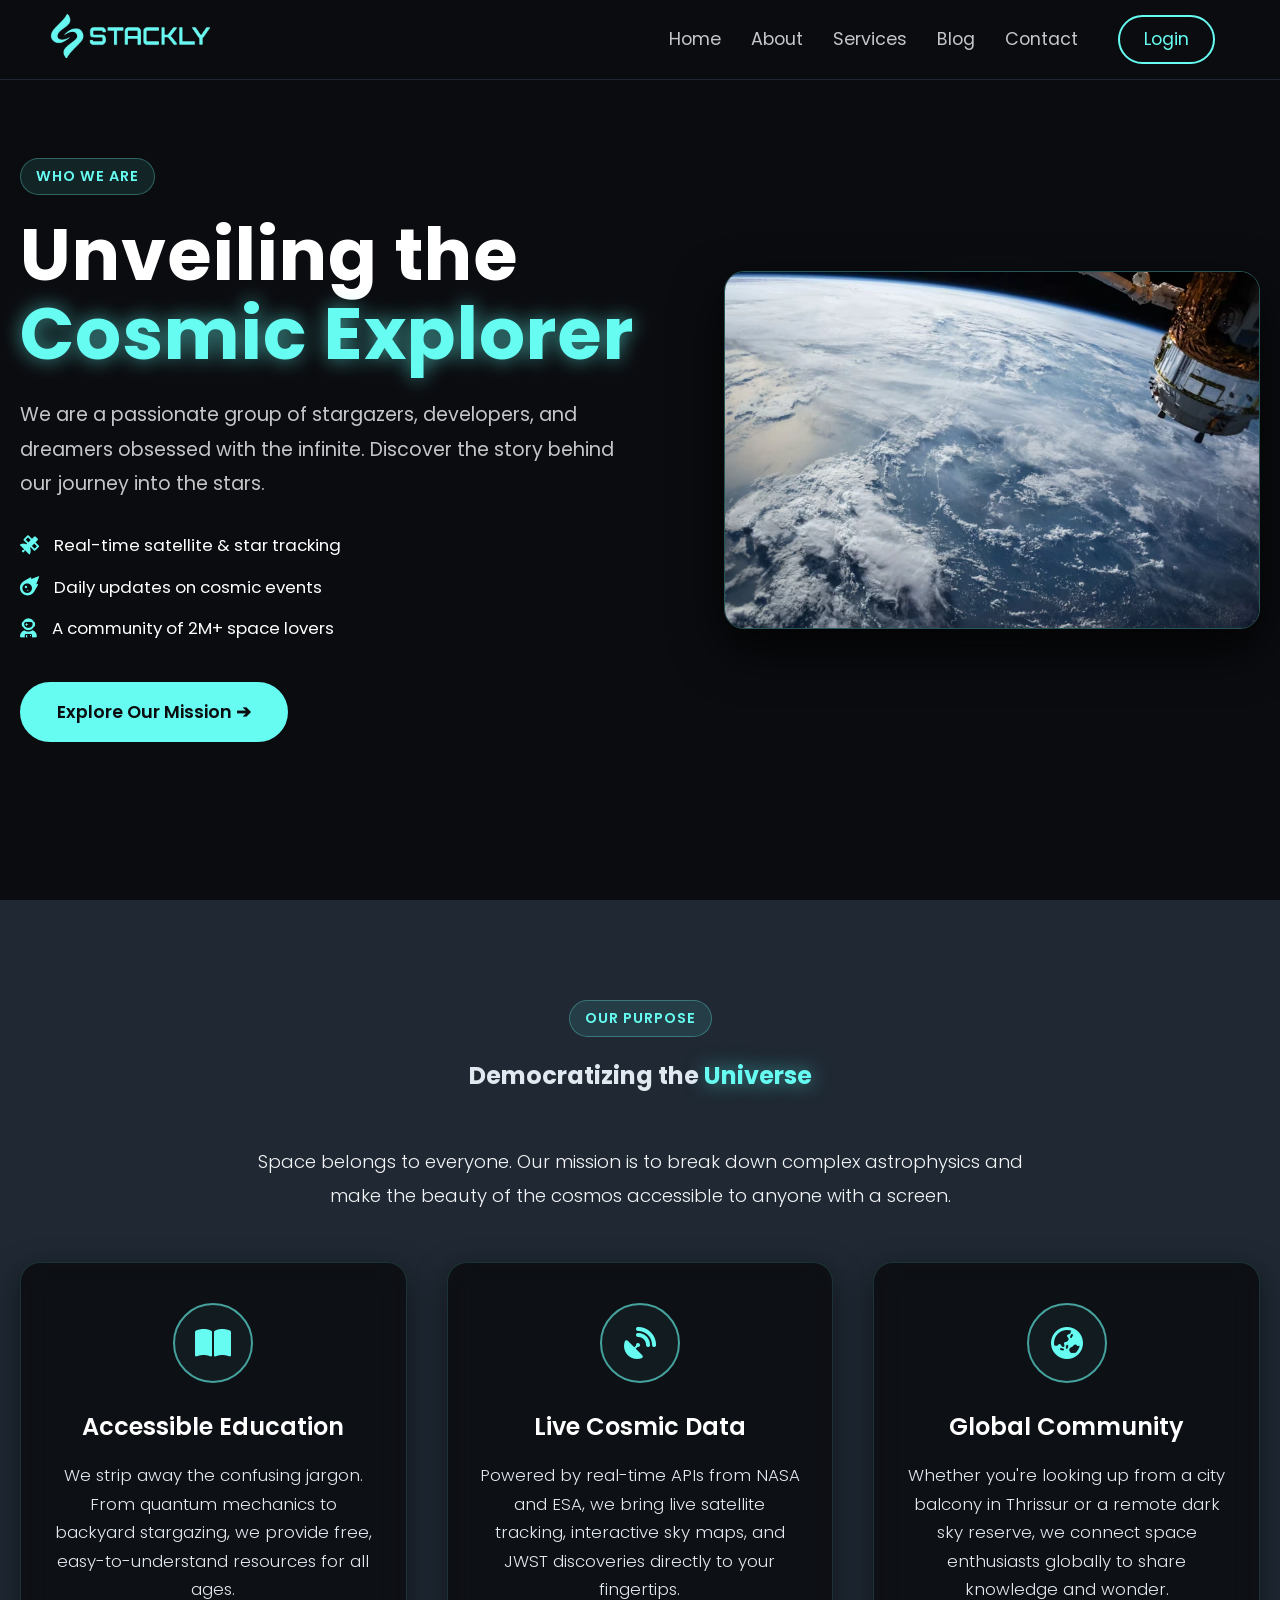
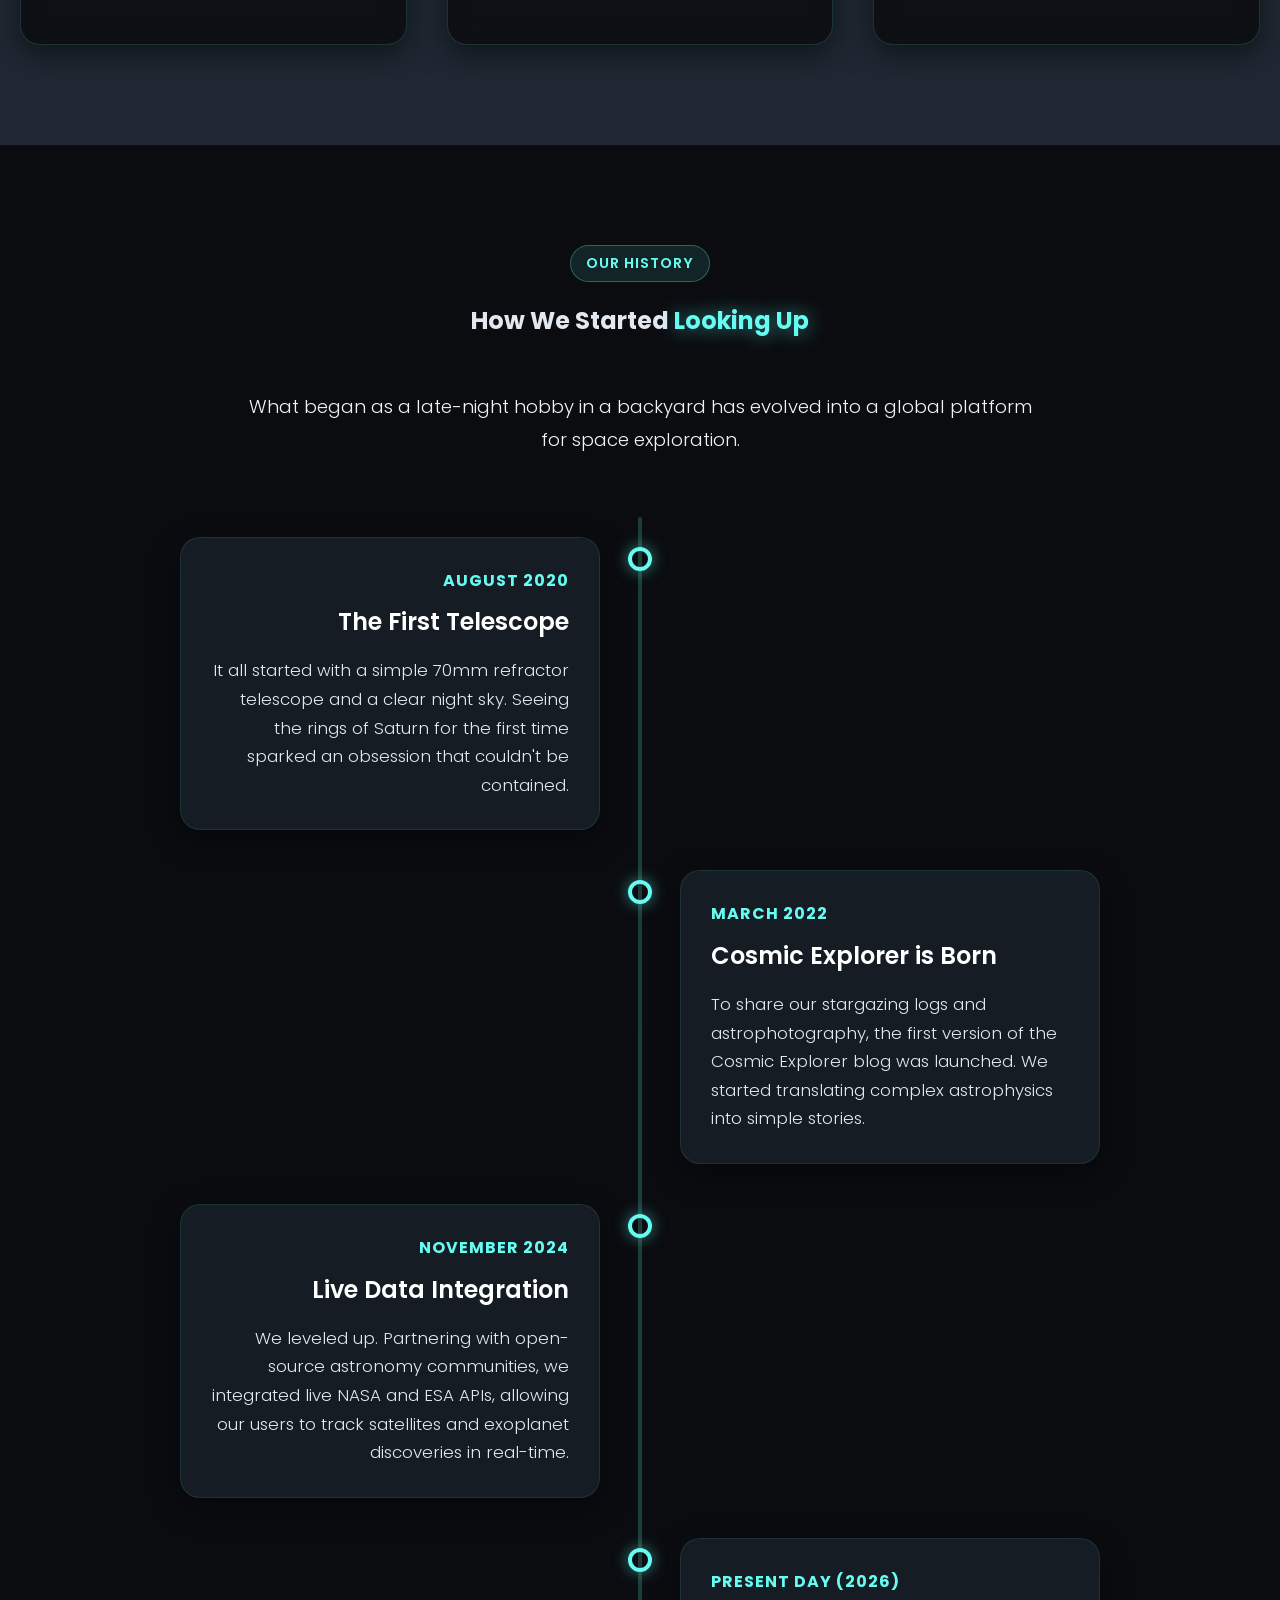
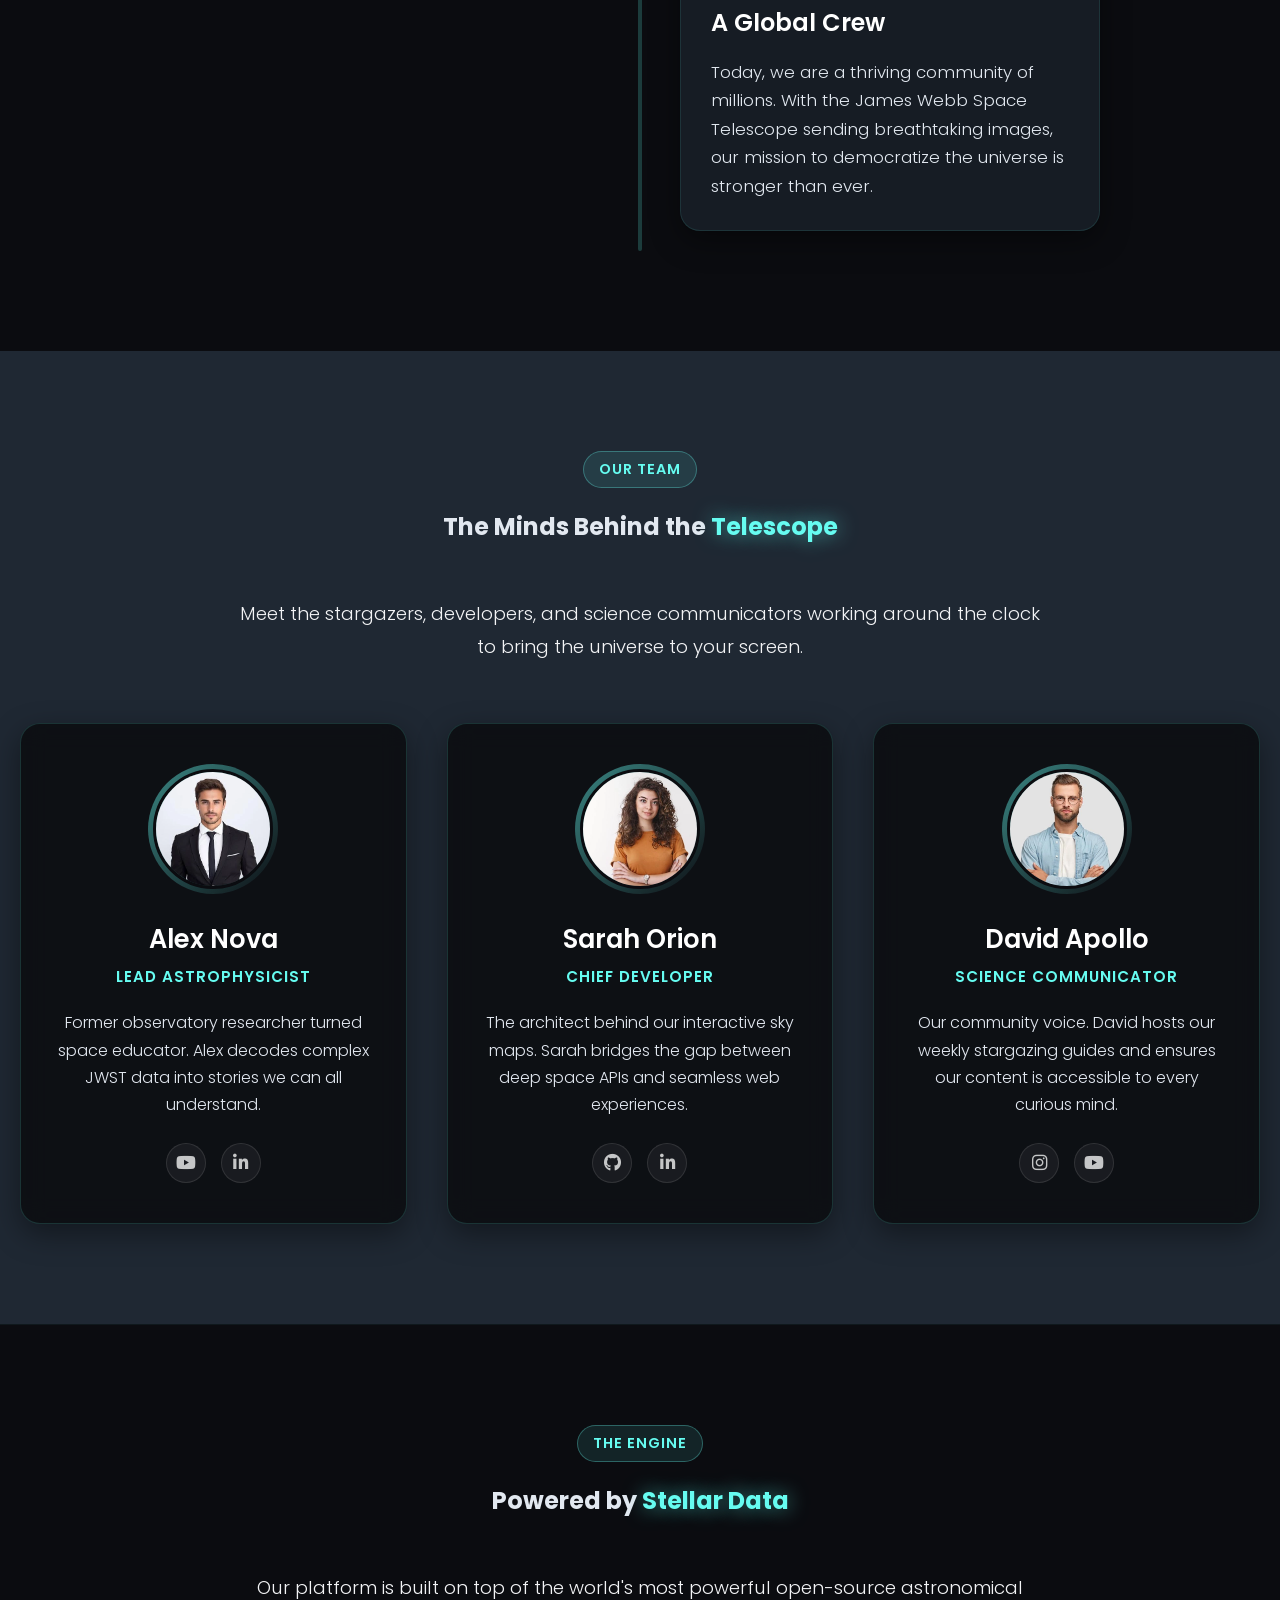
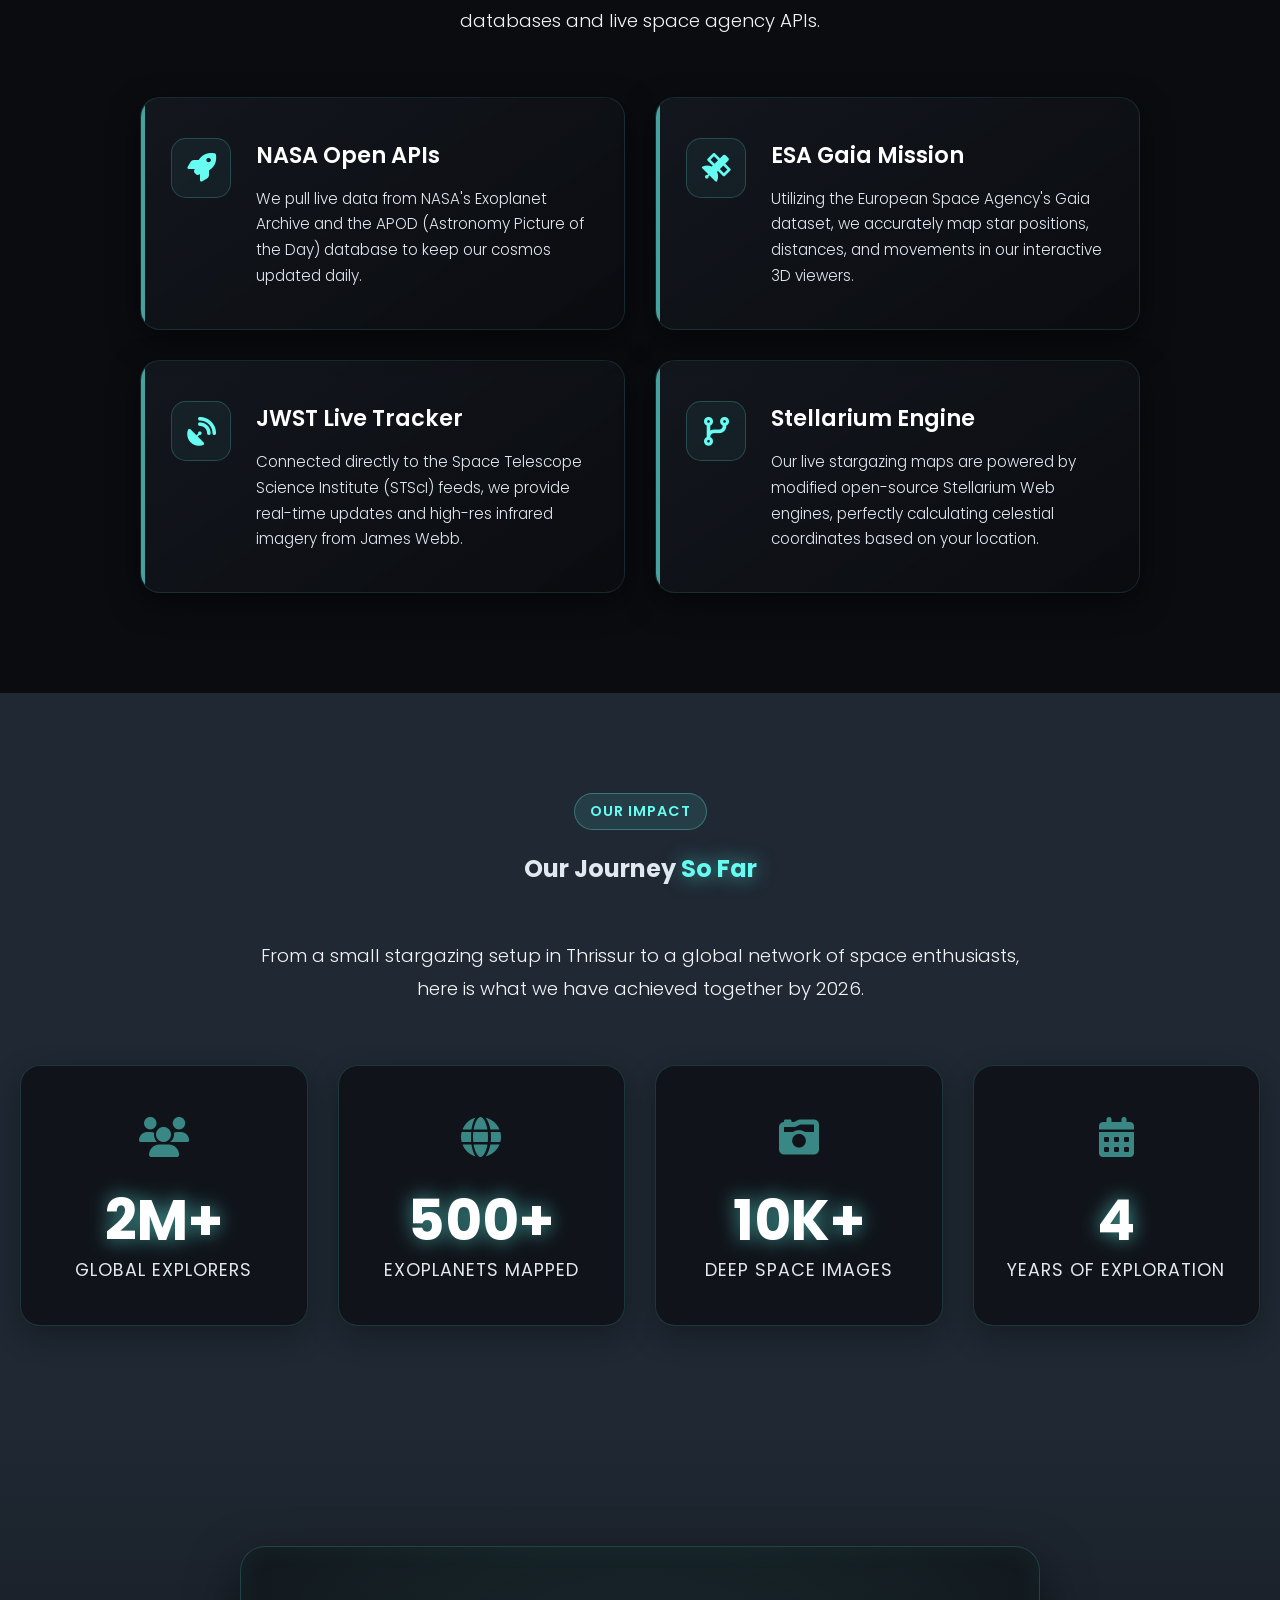
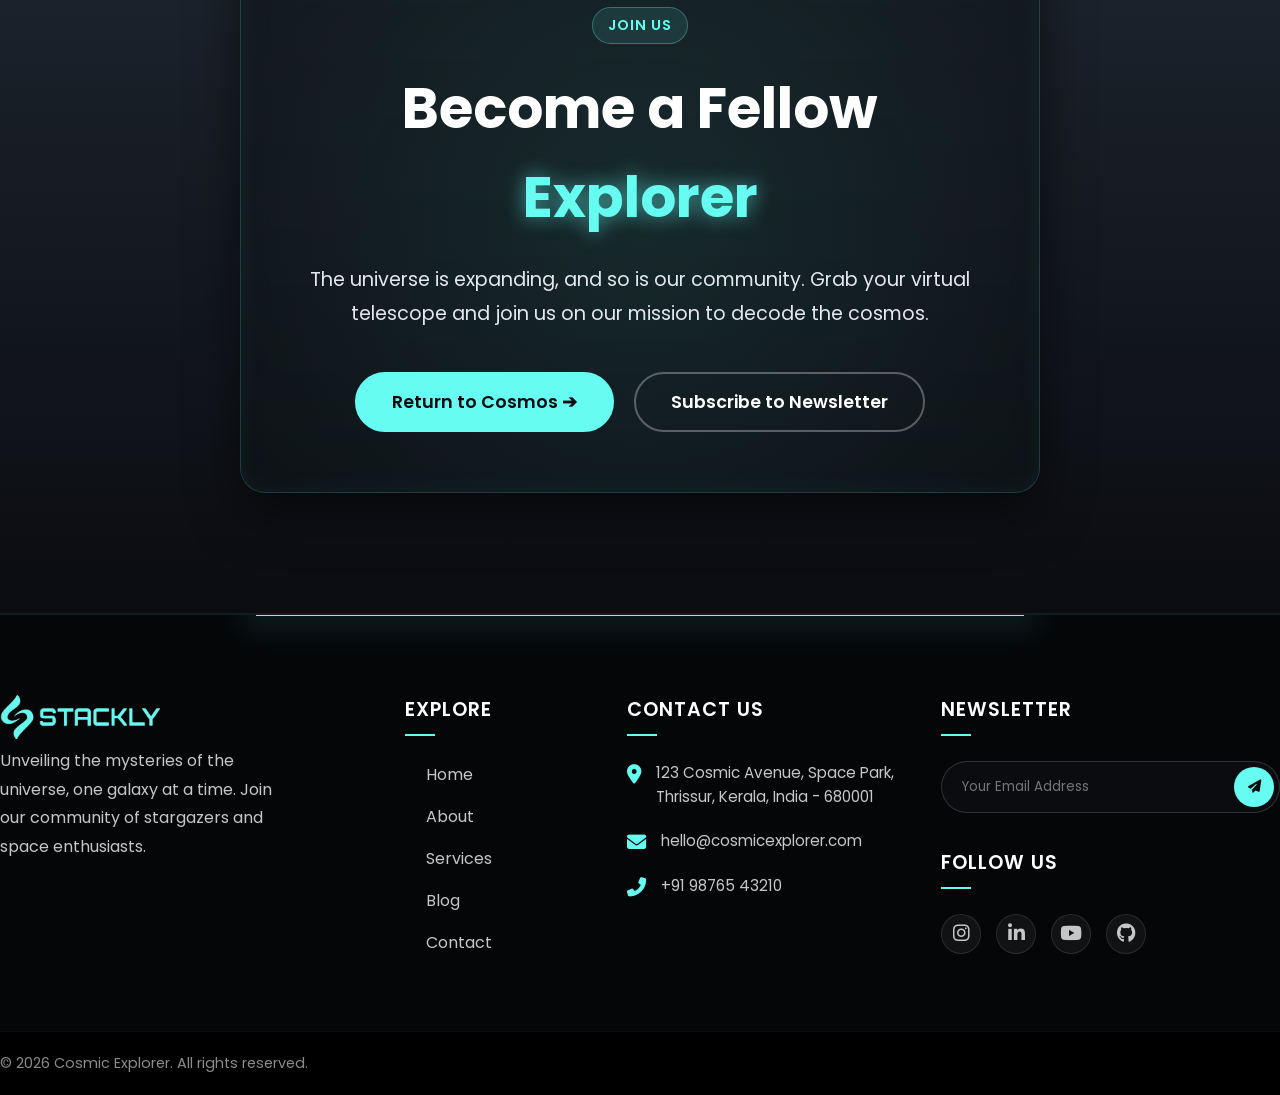
==== about.html @ 69df6c79 "Astronomy" ====
<!DOCTYPE html>
<html lang="en">

<head>
    <meta charset="UTF-8">
    <meta name="viewport" content="width=device-width, initial-scale=1.0">
    <title>About</title>
    <link rel="stylesheet" href="about.css">
    <link rel="stylesheet" href="Astronomy.css">
    <link rel="stylesheet" href="https://cdnjs.cloudflare.com/ajax/libs/font-awesome/6.4.0/css/all.min.css">
    <link href="https://unpkg.com/aos@2.3.1/dist/aos.css" rel="stylesheet">
</head>

<body>


     
    <nav class="navbar">
        <a href="index.html" class="logo-container">
            <img src="./asset/aqua_logo.webp" alt="Company Logo" class="logo-img">
        </a>


         
        <div class="menu-btn" id="menu-btn">
            <span></span>
            <span></span>
            <span></span>
        </div>

         
        <ul class="nav-links" id="nav-links">
            <li><a href="index.html">Home</a></li>
            <li><a href="about.html">About</a></li>
            <li><a href="services.html">Services</a></li>
            <li><a href="blog.html">Blog</a></li>
            <li><a href="contact.html">Contact</a></li>
            <li><a href="login.html" class="login-btn">Login</a></li>
        </ul>
    </nav>

     
    <header id="about-hero" class="about-hero-section">
        <div class="container hero-container">

             
            <div class="hero-text" data-aos="fade-up" data-aos-duration="1500">
                <div class="badge">Who We Are</div>
                <h1 class="hero-title">Unveiling the <br><span class="text-glow">Cosmic Explorer</span></h1>
                <p class="hero-subtitle">We are a passionate group of stargazers, developers, and dreamers obsessed with
                    the infinite. Discover the story behind our journey into the stars.</p>

                 
                <ul class="hero-highlights">
                    <li><i class="fas fa-satellite"></i> Real-time satellite & star tracking</li>
                    <li><i class="fas fa-meteor"></i> Daily updates on cosmic events</li>
                    <li><i class="fas fa-user-astronaut"></i> A community of 2M+ space lovers</li>
                </ul>

                <div class="hero-buttons">
                    <a href="404.html" class="btn-primary">Explore Our Mission ➔</a>
                </div>
            </div>

             
            <div class="hero-img-box" data-aos="fade-down" data-aos-duration="1500" data-aos-delay="200">
                <img src="./asset/ph13.webp" alt="Astronaut viewing Earth" class="floating-hero-img">
                <div class="hero-img-glow"></div>
            </div>

        </div>
    </header>

     
    <section id="mission" class="mission-section">
        <div class="container">

             
            <div class="section-header text-center" data-aos="fade-up" data-aos-duration="1000">
                <div class="badge">Our Purpose</div>
                <h2 class="section-title">Democratizing the <span class="text-glow">Universe</span></h2>
                <div class="title-underline center-line"></div>
                <p class="section-subtitle">Space belongs to everyone. Our mission is to break down complex astrophysics
                    and make the beauty of the cosmos accessible to anyone with a screen.</p>
            </div>

             
            <div class="mission-grid">

                 
                <div class="mission-card" data-aos="zoom-in-up" data-aos-duration="1000" data-aos-delay="100">
                    <div class="mission-icon">
                        <i class="fas fa-book-open"></i>
                    </div>
                    <h3>Accessible Education</h3>
                    <p>We strip away the confusing jargon. From quantum mechanics to backyard stargazing, we provide
                        free, easy-to-understand resources for all ages.</p>
                </div>

                 
                <div class="mission-card" data-aos="zoom-in-up" data-aos-duration="1000" data-aos-delay="300">
                    <div class="mission-icon">
                        <i class="fas fa-satellite-dish"></i>
                    </div>
                    <h3>Live Cosmic Data</h3>
                    <p>Powered by real-time APIs from NASA and ESA, we bring live satellite tracking, interactive sky
                        maps, and JWST discoveries directly to your fingertips.</p>
                </div>

                 
                <div class="mission-card" data-aos="zoom-in-up" data-aos-duration="1000" data-aos-delay="500">
                    <div class="mission-icon">
                        <i class="fas fa-globe-asia"></i>
                    </div>
                    <h3>Global Community</h3>
                    <p>Whether you're looking up from a city balcony in Thrissur or a remote dark sky reserve, we
                        connect space enthusiasts globally to share knowledge and wonder.</p>
                </div>

            </div>

        </div>
    </section>

     
    <section id="origin" class="origin-section">
        <div class="container">

             
            <div class="section-header text-center" data-aos="fade-down" data-aos-duration="1000">
                <div class="badge">Our History</div>
                <h2 class="section-title">How We Started <span class="text-glow">Looking Up</span></h2>
                <div class="title-underline center-line"></div>
                <p class="section-subtitle">What began as a late-night hobby in a backyard has evolved into a global
                    platform for space exploration.</p>
            </div>

             
            <div class="timeline-container">

                 
                <div class="timeline-item left" data-aos="fade-up" data-aos-duration="1200">
                    <div class="timeline-dot"></div>
                    <div class="timeline-content">
                        <span class="timeline-date">August 2020</span>
                        <h3>The First Telescope</h3>
                        <p>It all started with a simple 70mm refractor telescope and a clear night sky. Seeing the rings
                            of Saturn for the first time sparked an obsession that couldn't be contained.</p>
                    </div>
                </div>

                 
                <div class="timeline-item right" data-aos="fade-down" data-aos-duration="1200">
                    <div class="timeline-dot"></div>
                    <div class="timeline-content">
                        <span class="timeline-date">March 2022</span>
                        <h3>Cosmic Explorer is Born</h3>
                        <p>To share our stargazing logs and astrophotography, the first version of the Cosmic Explorer
                            blog was launched. We started translating complex astrophysics into simple stories.</p>
                    </div>
                </div>

                 
                <div class="timeline-item left" data-aos="fade-up" data-aos-duration="1200">
                    <div class="timeline-dot"></div>
                    <div class="timeline-content">
                        <span class="timeline-date">November 2024</span>
                        <h3>Live Data Integration</h3>
                        <p>We leveled up. Partnering with open-source astronomy communities, we integrated live NASA and
                            ESA APIs, allowing our users to track satellites and exoplanet discoveries in real-time.</p>
                    </div>
                </div>

                 
                <div class="timeline-item right" data-aos="fade-down" data-aos-duration="1200">
                    <div class="timeline-dot"></div>
                    <div class="timeline-content">
                        <span class="timeline-date">Present Day (2026)</span>
                        <h3>A Global Crew</h3>
                        <p>Today, we are a thriving community of millions. With the James Webb Space Telescope sending
                            breathtaking images, our mission to democratize the universe is stronger than ever.</p>
                    </div>
                </div>

            </div>

        </div>
    </section>

     
    <section id="crew" class="crew-section">
        <div class="container">

             
            <div class="section-header text-center" data-aos="fade-down" data-aos-duration="1000">
                <div class="badge">Our Team</div>
                <h2 class="section-title">The Minds Behind the <span class="text-glow">Telescope</span></h2>
                <div class="title-underline center-line"></div>
                <p class="section-subtitle">Meet the stargazers, developers, and science communicators working around
                    the clock to bring the universe to your screen.</p>
            </div>

             
            <div class="crew-grid">

                 
                <div class="crew-card" data-aos="zoom-in-up" data-aos-duration="1200" data-aos-delay="100">
                    <div class="crew-img-wrapper">
                        <img src="./asset/man1.webp" alt="Alex Nova">
                    </div>
                    <h3>Alex Nova</h3>
                    <span class="crew-role">Lead Astrophysicist</span>
                    <p>Former observatory researcher turned space educator. Alex decodes complex JWST data into stories
                        we can all understand.</p>
                    <div class="crew-socials">
                        <a href="404.html" title="X (Twitter)"><i class="fab fa-youtube"></i></a>
                        <a href="404.html" title="LinkedIn"><i class="fab fa-linkedin-in"></i></a>
                    </div>
                </div>

                 
                <div class="crew-card" data-aos="zoom-in-up" data-aos-duration="1200" data-aos-delay="300">
                    <div class="crew-img-wrapper">
                        <img src="./asset/woman1.webp" alt="Sarah Orion">
                    </div>
                    <h3>Sarah Orion</h3>
                    <span class="crew-role">Chief Developer</span>
                    <p>The architect behind our interactive sky maps. Sarah bridges the gap between deep space APIs and
                        seamless web experiences.</p>
                    <div class="crew-socials">
                        <a href="404.html" title="GitHub"><i class="fab fa-github"></i></a>
                        <a href="404.html" title="X (Twitter)"><i class="fab fa-linkedin-in"></i></a>
                    </div>
                </div>

                 
                <div class="crew-card" data-aos="zoom-in-up" data-aos-duration="1200" data-aos-delay="500">
                    <div class="crew-img-wrapper">
                        <img src="./asset/man3.webp" alt="David Apollo">
                    </div>
                    <h3>David Apollo</h3>
                    <span class="crew-role">Science Communicator</span>
                    <p>Our community voice. David hosts our weekly stargazing guides and ensures our content is
                        accessible to every curious mind.</p>
                    <div class="crew-socials">
                        <a href="404.html" title="Instagram"><i class="fab fa-instagram"></i></a>
                        <a href="404.html" title="YouTube"><i class="fab fa-youtube"></i></a>
                    </div>
                </div>

            </div>

        </div>
    </section>

     
    <section id="technology" class="tech-section">
        <div class="container">

             
            <div class="section-header text-center" data-aos="fade-down" data-aos-duration="1000">
                <div class="badge">The Engine</div>
                <h2 class="section-title">Powered by <span class="text-glow">Stellar Data</span></h2>
                <div class="title-underline center-line"></div>
                <p class="section-subtitle">Our platform is built on top of the world's most powerful open-source
                    astronomical databases and live space agency APIs.</p>
            </div>

             
            <div class="tech-grid">

                 
                <div class="tech-card" data-aos="fade-up" data-aos-duration="1200" data-aos-delay="100">
                    <div class="tech-icon"><i class="fas fa-rocket"></i></div>
                    <div class="tech-info">
                        <h3>NASA Open APIs</h3>
                        <p>We pull live data from NASA's Exoplanet Archive and the APOD (Astronomy Picture of the Day)
                            database to keep our cosmos updated daily.</p>
                    </div>
                </div>

                 
                <div class="tech-card" data-aos="fade-down" data-aos-duration="1200" data-aos-delay="200">
                    <div class="tech-icon"><i class="fas fa-satellite"></i></div>
                    <div class="tech-info">
                        <h3>ESA Gaia Mission</h3>
                        <p>Utilizing the European Space Agency's Gaia dataset, we accurately map star positions,
                            distances, and movements in our interactive 3D viewers.</p>
                    </div>
                </div>

                 
                <div class="tech-card" data-aos="fade-up" data-aos-duration="1200" data-aos-delay="300">
                    <div class="tech-icon"><i class="fas fa-satellite-dish"></i></div>
                    <div class="tech-info">
                        <h3>JWST Live Tracker</h3>
                        <p>Connected directly to the Space Telescope Science Institute (STScI) feeds, we provide
                            real-time updates and high-res infrared imagery from James Webb.</p>
                    </div>
                </div>

                 
                <div class="tech-card" data-aos="fade-down" data-aos-duration="1200" data-aos-delay="400">
                    <div class="tech-icon"><i class="fas fa-code-branch"></i></div>
                    <div class="tech-info">
                        <h3>Stellarium Engine</h3>
                        <p>Our live stargazing maps are powered by modified open-source Stellarium Web engines,
                            perfectly calculating celestial coordinates based on your location.</p>
                    </div>
                </div>

            </div>

        </div>
    </section>

     
    <section id="milestones" class="milestones-section">
        <div class="container">

             
            <div class="section-header text-center" data-aos="zoom-in" data-aos-duration="1000">
                <div class="badge">Our Impact</div>
                <h2 class="section-title">Our Journey <span class="text-glow">So Far</span></h2>
                <div class="title-underline center-line"></div>
                <p class="section-subtitle">From a small stargazing setup in Thrissur to a global network of space
                    enthusiasts, here is what we have achieved together by 2026.</p>
            </div>

             
            <div class="stats-grid">

                 
                <div class="stat-card" data-aos="fade-up" data-aos-duration="1000" data-aos-delay="100">
                    <div class="stat-icon"><i class="fas fa-users"></i></div>
                    <h3 class="stat-number text-glow">2M+</h3>
                    <p class="stat-label">Global Explorers</p>
                </div>

                 
                <div class="stat-card" data-aos="fade-up" data-aos-duration="1000" data-aos-delay="200">
                    <div class="stat-icon"><i class="fas fa-globe"></i></div>
                    <h3 class="stat-number text-glow">500+</h3>
                    <p class="stat-label">Exoplanets Mapped</p>
                </div>

                 
                <div class="stat-card" data-aos="fade-up" data-aos-duration="1000" data-aos-delay="300">
                    <div class="stat-icon"><i class="fas fa-camera-retro"></i></div>
                    <h3 class="stat-number text-glow">10K+</h3>
                    <p class="stat-label">Deep Space Images</p>
                </div>

                 
                <div class="stat-card" data-aos="fade-up" data-aos-duration="1000" data-aos-delay="400">
                    <div class="stat-icon"><i class="fas fa-calendar-alt"></i></div>
                    <h3 class="stat-number text-glow">4</h3>
                    <p class="stat-label">Years of Exploration</p>
                </div>

            </div>

        </div>
    </section>

     
    <section id="join-journey" class="join-cta-section">
        <div class="container text-center">

            <div class="cta-content-box" data-aos="zoom-in" data-aos-duration="1200">
                <div class="badge">Join Us</div>
                <h2 class="cta-title">Become a Fellow <span class="text-glow">Explorer</span></h2>
                <p class="cta-subtitle">The universe is expanding, and so is our community. Grab your virtual telescope
                    and join us on our mission to decode the cosmos.</p>

                <div class="cta-actions">
                    <a href="404.html" class="btn-primary">Return to Cosmos ➔</a>
                    <a href="404.html" class="btn-secondary">Subscribe to Newsletter</a>
                </div>
            </div>

        </div>
    </section>

    <footer id="footer" class="premium-footer">
        <div class="container">

            <div class="footer-main-grid">

                 
                <div class="footer-brand-col" data-aos="fade-up" data-aos-duration="1000">
                    <a href="index.html" class="logo-container">
                        <img src="./asset/aqua_logo.webp" alt="Company Logo" class="logo-img">
                    </a>
                    <p class="brand-text">Unveiling the mysteries of the universe, one galaxy at a time. Join our
                        community of stargazers and space enthusiasts.</p>
                </div>

                 
                <div class="footer-link-col" data-aos="fade-up" data-aos-duration="1000" data-aos-delay="100">
                    <h4 class="footer-title">Explore</h4>
                    <ul class="footer-links">
                        <li><a href="index.html">Home</a></li>
                        <li><a href="about.html">About</a></li>
                        <li><a href="services.html">Services</a></li>
                        <li><a href="blog.html">Blog</a></li>
                        <li><a href="contact.html">Contact</a></li>
                    </ul>
                </div>

                 
                <div class="footer-contact-col" data-aos="fade-up" data-aos-duration="1000" data-aos-delay="200">
                    <h4 class="footer-title">Contact Us</h4>
                    <ul class="contact-list">
                        <li>
                            <i class="fas fa-map-marker-alt"></i>
                            <span>123 Cosmic Avenue, Space Park,<br>Thrissur, Kerala, India - 680001</span>
                        </li>
                        <li>
                            <i class="fas fa-envelope"></i>
                            <span>hello@cosmicexplorer.com</span>
                        </li>
                        <li>
                            <i class="fas fa-phone-alt"></i>
                            <span>+91 98765 43210</span>
                        </li>
                    </ul>
                </div>

                 
                <div class="footer-social-col" data-aos="fade-up" data-aos-duration="1000" data-aos-delay="300">
                    <h4 class="footer-title">Newsletter</h4>
                     
                    <form class="footer-newsletter-form" id="newsletterForm">
                        <input type="email" id="emailInput" placeholder="Your Email Address" required>
                        <button type="submit"><i class="fas fa-paper-plane"></i></button>
                    </form>
                     
                    <div id="formMessage" class="form-message"></div>

                    <h4 class="footer-title social-title">Follow Us</h4>
                    <div class="social-icons">
                        <a href="404.html" class="social-btn" title="Instagram"><i class="fab fa-instagram"></i></a>
                        <a href="404.html" class="social-btn" title="X (Twitter)"><i class="fab fa-linkedin-in"></i></a>
                        <a href="404.html" class="social-btn" title="YouTube"><i class="fab fa-youtube"></i></a>
                        <a href="404.html" class="social-btn" title="GitHub"><i class="fab fa-github"></i></a>
                    </div>
                </div>

            </div>

        </div>

         
        <div class="footer-bottom-bar">
            <div class="container bar-content">
                <p>&copy; 2026 Cosmic Explorer. All rights reserved.</p>

            </div>
        </div>
    </footer>


    <script src="main.js"></script>
    <script src="https://unpkg.com/aos@2.3.1/dist/aos.js"></script>
    <script>
        AOS.init({
            duration: 1000,  
            once: true,      
            offset: 100      
        });
    </script>
</body>

</html>
---- about.css ----
@import url('https://fonts.googleapis.com/css2?family=Poppins:wght@300;400;600;700&display=swap');

 
 
 

.about-hero-section {
    position: relative;
    width: 100%;
     
    min-height: 100vh;
    display: flex;
    align-items: center;
    justify-content: center;
    background-color: #0B0C10;
     
    padding: 100px 20px;
     
    overflow: hidden;
    font-family: 'Poppins', sans-serif;
    box-sizing: border-box;
}

.hero-container {
    display: flex;
    align-items: center;
     
    justify-content: space-between;
    gap: 60px;
    max-width: 1200px;
    width: 100%;
    margin: 0 auto;
}

 
.hero-text {
    flex: 1.2;
    position: relative;
    z-index: 2;
}

.badge {
    display: inline-block;
    background-color: rgba(102, 252, 241, 0.1);
    color: #66FCF1;
    padding: 6px 15px;
    border-radius: 20px;
    font-size: 0.9rem;
    font-weight: 600;
    text-transform: uppercase;
    letter-spacing: 1px;
    margin-bottom: 20px;
    border: 1px solid rgba(102, 252, 241, 0.3);
}

.hero-title {
    font-size: 4.5rem;
    color: #FFFFFF;
    font-weight: 700;
    margin-bottom: 25px;
    line-height: 1.1;
    letter-spacing: 1px;
}

.text-glow {
    color: #66FCF1;
    text-shadow: 0 0 20px rgba(102, 252, 241, 0.6);
}

.hero-subtitle {
    font-size: 1.2rem;
    color: #C5C6C7;
    margin-bottom: 30px;
    line-height: 1.8;
    max-width: 600px;
}

 
.hero-highlights {
    list-style: none;
    padding: 0;
    margin-bottom: 40px;
}

.hero-highlights li {
    color: #FFFFFF;
    font-size: 1.05rem;
    margin-bottom: 15px;
    display: flex;
    align-items: center;
    gap: 15px;
}

.hero-highlights i {
    color: #66FCF1;
    font-size: 1.2rem;
}

 
.btn-primary {
    display: inline-block;
    background-color: #66FCF1;
    color: #0B0C10;
    padding: 14px 35px;
    border-radius: 30px;
    text-decoration: none;
    font-weight: 600;
    font-size: 1.1rem;
    border: 2px solid #66FCF1;
    transition: all 0.3s ease;
}

.btn-primary:hover {
    background-color: transparent;
    color: #66FCF1;
    box-shadow: 0 0 20px rgba(102, 252, 241, 0.5);
    transform: translateY(-3px);
}

 
.hero-img-box {
    flex: 1;
    position: relative;
    display: flex;
    justify-content: center;
    align-items: center;
}

.floating-hero-img {
    width: 100%;
    max-width: 550px;
    border-radius: 20px;
    z-index: 2;
    position: relative;
    border: 1px solid rgba(102, 252, 241, 0.3);
    box-shadow: 0 20px 50px rgba(0, 0, 0, 0.8);
    animation: heroFloat 6s ease-in-out infinite;
}

 
.hero-img-glow {
    position: absolute;
    top: 50%;
    left: 50%;
    transform: translate(-50%, -50%);
    width: 80%;
    height: 80%;
    background: radial-gradient(circle, rgba(102, 252, 241, 0.25) 0%, transparent 70%);
    filter: blur(40px);
    z-index: 1;
}

@keyframes heroFloat {
    0% {
        transform: translateY(0px) rotate(0deg);
    }

    50% {
        transform: translateY(-20px) rotate(2deg);
    }

    100% {
        transform: translateY(0px) rotate(0deg);
    }
}

 
 
 
@media (max-width: 992px) {
    .hero-container {
        flex-direction: column;
        text-align: center;
        gap: 50px;
    }

    .hero-title {
        font-size: 3rem;
    }

    .hero-subtitle {
        margin: 0 auto 30px auto;
    }

    .hero-highlights li {
        justify-content: center;
    }

    .hero-buttons {
        display: flex;
        justify-content: center;
    }
}

 
 
 

.mission-section {
    padding: 100px 20px;
    background-color: #1F2833;
     
    min-height: auto;
    position: relative;
    font-family: 'Poppins', sans-serif;
}

 
.text-center {
    text-align: center;
}

.center-line {
    margin: 0 auto 50px auto;
}

 
.section-subtitle {
    color: #F3F4F6;
     
    font-size: 1.15rem;
     
    line-height: 1.8;
    max-width: 800px;
    margin: 0 auto;
    font-weight: 300;
}

 
.mission-grid {
    display: grid;
    grid-template-columns: repeat(auto-fit, minmax(300px, 1fr));
    gap: 40px;
    margin-top: 50px;
}

 
.mission-card {
    background: rgba(11, 12, 16, 0.85);
     
    border: 1px solid rgba(102, 252, 241, 0.15);
    border-radius: 20px;
    padding: 40px 30px;
    text-align: center;
    transition: all 0.4s cubic-bezier(0.25, 0.8, 0.25, 1);
    backdrop-filter: blur(12px);
    -webkit-backdrop-filter: blur(12px);
    box-shadow: 0 10px 30px rgba(0, 0, 0, 0.5);
}

.mission-card:hover {
    transform: translateY(-12px);
    border-color: #66FCF1;
    box-shadow: 0 20px 40px rgba(102, 252, 241, 0.2);
}

 
.mission-icon {
    width: 80px;
    height: 80px;
    background: rgba(102, 252, 241, 0.05);
    border-radius: 50%;
    display: flex;
    justify-content: center;
    align-items: center;
    margin: 0 auto 25px auto;
    border: 2px solid #45A29E;
    transition: all 0.4s ease;
}

.mission-icon i {
    font-size: 2rem;
    color: #66FCF1;
    transition: all 0.4s ease;
}

.mission-card:hover .mission-icon {
    background: #66FCF1;
    border-color: #66FCF1;
    box-shadow: 0 0 25px #66FCF1;
    transform: scale(1.1);
}

.mission-card:hover .mission-icon i {
    color: #0B0C10;
}

 
.mission-card h3 {
    color: #FFFFFF;
     
    font-size: 1.5rem;
    margin-bottom: 15px;
    font-weight: 600;
}

.mission-card p {
    color: #E2E8F0;
     
    font-size: 1.05rem;
    line-height: 1.7;
    font-weight: 300;
}

 
 
 
@media (max-width: 768px) {
    .mission-grid {
        gap: 30px;
        grid-template-columns: repeat(auto-fit, minmax(260px, 1fr));
    }

    .mission-card {
        padding: 30px 20px;
    }

    .section-subtitle {
        font-size: 1rem;
        padding: 0 10px;
    }
}

 
 
 

.origin-section {
    padding: 100px 20px;
    background-color: #0B0C10;
     
    min-height: auto;
    position: relative;
    font-family: 'Poppins', sans-serif;
    overflow: hidden;
}

 
.timeline-container {
    position: relative;
    max-width: 1000px;
    margin: 60px auto 0 auto;
}

 
.timeline-container::after {
    content: '';
    position: absolute;
    width: 4px;
    background: rgba(102, 252, 241, 0.2);
    top: 0;
    bottom: 0;
    left: 50%;
    transform: translateX(-50%);
    border-radius: 2px;
}

 
.timeline-item {
    position: relative;
    width: 50%;
    padding: 20px 40px;
    box-sizing: border-box;
}

 
.timeline-item.left {
    left: 0;
    text-align: right;
}

.timeline-item.right {
    left: 50%;
    text-align: left;
}

 
.timeline-dot {
    position: absolute;
    width: 24px;
    height: 24px;
    background-color: #0B0C10;
    border: 4px solid #66FCF1;
    border-radius: 50%;
    top: 30px;
    z-index: 2;
    transition: all 0.3s ease;
    box-shadow: 0 0 15px rgba(102, 252, 241, 0.5);
}

.timeline-item.left .timeline-dot {
    right: -12px;
     
}

.timeline-item.right .timeline-dot {
    left: -12px;
     
}

 
.timeline-item:hover .timeline-dot {
    background-color: #66FCF1;
    box-shadow: 0 0 25px #66FCF1;
    transform: scale(1.2);
}

 
.timeline-content {
    background: rgba(31, 40, 51, 0.6);
    padding: 30px;
    border-radius: 20px;
    border: 1px solid rgba(102, 252, 241, 0.1);
    position: relative;
    backdrop-filter: blur(10px);
    -webkit-backdrop-filter: blur(10px);
    transition: all 0.4s ease;
    box-shadow: 0 10px 30px rgba(0, 0, 0, 0.4);
}

 
.timeline-item:hover .timeline-content {
    border-color: #66FCF1;
    transform: translateY(-8px);
    box-shadow: 0 15px 40px rgba(102, 252, 241, 0.15);
}

.timeline-date {
    display: inline-block;
    color: #66FCF1;
    font-size: 1rem;
    font-weight: 700;
    margin-bottom: 10px;
    letter-spacing: 1px;
    text-transform: uppercase;
}

.timeline-content h3 {
    color: #FFFFFF;
    font-size: 1.5rem;
    margin-bottom: 15px;
    font-weight: 600;
}

.timeline-content p {
    color: #E2E8F0;
     
    font-size: 1.05rem;
    line-height: 1.7;
    font-weight: 300;
}

 
 
 
@media (max-width: 768px) {

     
    .timeline-container::after {
        left: 20px;
    }

     
    .timeline-item {
        width: 100%;
        padding-left: 60px;
         
        padding-right: 10px;
        text-align: left !important;
         
        left: 0 !important;
    }

     
    .timeline-item.left .timeline-dot,
    .timeline-item.right .timeline-dot {
        left: 8px;
         
        right: auto;
    }

    .timeline-content {
        padding: 25px 20px;
    }
}

 
 
 

.crew-section {
    padding: 100px 20px;
    background-color: #1F2833;
     
    min-height: auto;
    position: relative;
    font-family: 'Poppins', sans-serif;
}

 
.crew-grid {
    display: grid;
    grid-template-columns: repeat(auto-fit, minmax(300px, 1fr));
    gap: 40px;
    margin-top: 60px;
}

 
.crew-card {
    background: rgba(11, 12, 16, 0.85);
     
    border: 1px solid rgba(102, 252, 241, 0.15);
    border-radius: 20px;
    padding: 40px 30px;
    text-align: center;
    transition: all 0.4s cubic-bezier(0.25, 0.8, 0.25, 1);
    backdrop-filter: blur(12px);
    -webkit-backdrop-filter: blur(12px);
    box-shadow: 0 10px 30px rgba(0, 0, 0, 0.4);
    display: flex;
    flex-direction: column;
    align-items: center;
}

.crew-card:hover {
    transform: translateY(-12px);
    border-color: #66FCF1;
    box-shadow: 0 20px 40px rgba(102, 252, 241, 0.2);
}

 
.crew-img-wrapper {
    width: 130px;
    height: 130px;
    border-radius: 50%;
    margin-bottom: 25px;
    padding: 5px;
    background: linear-gradient(135deg, rgba(102, 252, 241, 0.5), transparent);
    transition: all 0.4s ease;
}

.crew-img-wrapper img {
    width: 100%;
    height: 100%;
    object-fit: cover;
    border-radius: 50%;
    border: 3px solid #0B0C10;
     
}

.crew-card:hover .crew-img-wrapper {
    background: linear-gradient(135deg, #66FCF1, #45A29E);
    box-shadow: 0 0 25px rgba(102, 252, 241, 0.4);
    transform: scale(1.05);
}

 
.crew-card h3 {
    color: #FFFFFF;
    font-size: 1.6rem;
    margin-bottom: 5px;
    font-weight: 600;
}

.crew-role {
    color: #66FCF1;
     
    font-size: 0.95rem;
    font-weight: 600;
    text-transform: uppercase;
    letter-spacing: 1px;
    display: block;
    margin-bottom: 20px;
}

.crew-card p {
    color: #E2E8F0;
     
    font-size: 1rem;
    line-height: 1.7;
    font-weight: 300;
    flex-grow: 1;
     
    margin-bottom: 25px;
}

 
.crew-socials {
    display: flex;
    gap: 15px;
    justify-content: center;
}

.crew-socials a {
    display: flex;
    justify-content: center;
    align-items: center;
    width: 40px;
    height: 40px;
    border-radius: 50%;
    background-color: rgba(255, 255, 255, 0.05);
    color: #C5C6C7;
    font-size: 1.1rem;
    text-decoration: none;
    border: 1px solid rgba(255, 255, 255, 0.1);
    transition: all 0.3s ease;
}

.crew-socials a:hover {
    background-color: #66FCF1;
    color: #0B0C10;
    border-color: #66FCF1;
    transform: translateY(-5px);
    box-shadow: 0 5px 15px rgba(102, 252, 241, 0.4);
}

 
 
 
@media (max-width: 768px) {
    .crew-grid {
        gap: 30px;
        grid-template-columns: repeat(auto-fit, minmax(260px, 1fr));

    }

    .crew-card {
        padding: 30px 20px;
    }
}

 
 
 

.tech-section {
    padding: 100px 20px;
    background-color: #0B0C10;
     
    min-height: auto;
    position: relative;
    font-family: 'Poppins', sans-serif;
    border-top: 1px solid rgba(102, 252, 241, 0.05);
}

 
.tech-grid {
    display: grid;
    grid-template-columns: repeat(2, 1fr);
     
    gap: 30px;
    margin-top: 60px;
    max-width: 1000px;
    margin-left: auto;
    margin-right: auto;
}

 
.tech-card {
    background: linear-gradient(145deg, rgba(31, 40, 51, 0.4), rgba(11, 12, 16, 0.8));
    border: 1px solid rgba(102, 252, 241, 0.1);
    border-radius: 20px;
    padding: 40px 30px;
    display: flex;
    align-items: flex-start;
    gap: 25px;
    transition: all 0.4s cubic-bezier(0.25, 0.8, 0.25, 1);
    box-shadow: 0 10px 30px rgba(0, 0, 0, 0.5);
    position: relative;
    overflow: hidden;
}

 
.tech-card::before {
    content: '';
    position: absolute;
    top: 0;
    left: 0;
    width: 4px;
    height: 100%;
    background-color: #45A29E;
    transition: all 0.4s ease;
}

.tech-card:hover {
    transform: translateY(-8px);
    border-color: rgba(102, 252, 241, 0.3);
    box-shadow: 0 15px 40px rgba(102, 252, 241, 0.1);
}

.tech-card:hover::before {
    background-color: #66FCF1;
    box-shadow: 0 0 15px #66FCF1;
}

 
.tech-icon {
    flex-shrink: 0;
     
    width: 60px;
    height: 60px;
    background: rgba(102, 252, 241, 0.05);
    border-radius: 15px;
    display: flex;
    justify-content: center;
    align-items: center;
    border: 1px solid rgba(102, 252, 241, 0.2);
    transition: all 0.4s ease;
}

.tech-icon i {
    font-size: 1.8rem;
    color: #66FCF1;
    transition: all 0.3s ease;
}

.tech-card:hover .tech-icon {
    background: rgba(102, 252, 241, 0.15);
    border-color: #66FCF1;
    transform: rotate(10deg);
}

 
.tech-info h3 {
    color: #FFFFFF;
    font-size: 1.4rem;
    margin-bottom: 12px;
    font-weight: 600;
}

.tech-info p {
    color: #E2E8F0;
     
    font-size: 0.95rem;
    line-height: 1.7;
    font-weight: 300;
    margin: 0;
}

 
 
 
@media (max-width: 768px) {
    .tech-grid {
        grid-template-columns: 1fr;
         
        gap: 20px;
    }

    .tech-card {
        padding: 30px 20px;
        flex-direction: column;
         
        text-align: center;
        align-items: center;
    }

     
    .tech-card::before {
        width: 100%;
        height: 4px;
        top: 0;
        left: 0;
    }
}

 
 
 

.milestones-section {
    padding: 100px 20px;
    background-color: #1F2833;
     
    min-height: auto;
    position: relative;
    font-family: 'Poppins', sans-serif;
}

 
.stats-grid {
    display: grid;
    grid-template-columns: repeat(auto-fit, minmax(220px, 1fr));
    gap: 30px;
    margin-top: 60px;
}

 
.stat-card {
    background: rgba(11, 12, 16, 0.7);
     
    border: 1px solid rgba(102, 252, 241, 0.15);
    border-radius: 20px;
    padding: 40px 20px;
    text-align: center;
    transition: all 0.4s cubic-bezier(0.25, 0.8, 0.25, 1);
    backdrop-filter: blur(10px);
    -webkit-backdrop-filter: blur(10px);
    box-shadow: 0 10px 30px rgba(0, 0, 0, 0.3);
}

.stat-card:hover {
    transform: translateY(-10px);
    border-color: #66FCF1;
    box-shadow: 0 20px 40px rgba(102, 252, 241, 0.2);
}

 
.stat-icon {
    font-size: 2.5rem;
    color: rgba(102, 252, 241, 0.5);
     
    margin-bottom: 20px;
    transition: all 0.4s ease;
}

.stat-card:hover .stat-icon {
    color: #66FCF1;
    transform: scale(1.1);
}

 
.stat-number {
    font-size: 3.5rem;
    color: #FFFFFF;
    font-weight: 700;
    margin-bottom: 5px;
    line-height: 1.1;
    transition: text-shadow 0.3s ease;
}

.stat-card:hover .stat-number {
    text-shadow: 0 0 25px rgba(102, 252, 241, 0.8);
}

.stat-label {
    color: #E2E8F0;
     
    font-size: 1.1rem;
    font-weight: 400;
    text-transform: uppercase;
    letter-spacing: 1px;
    margin: 0;
}

 
 
 
@media (max-width: 992px) {
    .stats-grid {
        grid-template-columns: repeat(2, 1fr);
         
    }
}

@media (max-width: 576px) {
    .stats-grid {
        grid-template-columns: 1fr;
         
        gap: 20px;
    }

    .stat-card {
        padding: 30px 20px;
    }

    .stat-number {
        font-size: 3rem;
    }
}

 
 
 

.join-cta-section {
    padding: 120px 20px;
     
    background: linear-gradient(to bottom, #1F2833 0%, #0B0C10 100%);
    min-height: auto;
    position: relative;
    font-family: 'Poppins', sans-serif;
    display: flex;
    justify-content: center;
    align-items: center;
}

 
.cta-content-box {
    max-width: 800px;
    margin: 0 auto;
    padding: 60px 40px;
    background: rgba(11, 12, 16, 0.6);
    border: 1px solid rgba(102, 252, 241, 0.2);
    border-radius: 25px;
    backdrop-filter: blur(15px);
    -webkit-backdrop-filter: blur(15px);
    box-shadow: 0 20px 50px rgba(0, 0, 0, 0.5), inset 0 0 30px rgba(102, 252, 241, 0.05);
    position: relative;
    overflow: hidden;
}

 
.cta-content-box::before {
    content: '';
    position: absolute;
    top: -50%;
    left: -50%;
    width: 200%;
    height: 200%;
    background: radial-gradient(circle, rgba(102, 252, 241, 0.1) 0%, transparent 60%);
    z-index: 0;
    pointer-events: none;
     
}

.cta-title {
    font-size: 3.5rem;
    color: #FFFFFF;
    font-weight: 700;
    margin-bottom: 20px;
    position: relative;
    z-index: 2;
}

.cta-subtitle {
    color: #E2E8F0;
    font-size: 1.2rem;
    line-height: 1.8;
    margin-bottom: 40px;
    position: relative;
    z-index: 2;
}

 
.cta-actions {
    display: flex;
    gap: 20px;
    justify-content: center;
    position: relative;
    z-index: 2;
}

 
.btn-secondary {
    display: inline-block;
    background-color: transparent;
    color: #FFFFFF;
    padding: 14px 35px;
    border-radius: 30px;
    text-decoration: none;
    font-weight: 600;
    font-size: 1.1rem;
    border: 2px solid rgba(255, 255, 255, 0.3);
    transition: all 0.3s ease;
}

.btn-secondary:hover {
    border-color: #66FCF1;
    color: #66FCF1;
    background-color: rgba(102, 252, 241, 0.05);
    transform: translateY(-3px);
}

 
 
 
@media (max-width: 768px) {
    .cta-content-box {
        padding: 40px 20px;
    }

    .cta-title {
        font-size: 2.5rem;
    }

    .cta-subtitle {
        font-size: 1.05rem;
    }

    .cta-actions {
        flex-direction: column;
        align-items: center;
    }

    .btn-primary,
    .btn-secondary {
        width: 100%;
        max-width: 300px;
        text-align: center;
    }
}
---- Astronomy.css ----
@import url('https://fonts.googleapis.com/css2?family=Poppins:wght@300;400;600&display=swap');

*,
*::before,
*::after {
    margin: 0;
    padding: 0;
    box-sizing: border-box;
}

 
html {
    scroll-behavior: smooth;
}

body {
    font-family: 'Poppins', sans-serif;
    background-color: #0B0C10;
     
    color: #E2E8F0;
     
    line-height: 1.6;
    overflow-x: hidden;
     
    -webkit-font-smoothing: antialiased;
     
    -moz-osx-font-smoothing: grayscale;
}

.container {
    max-width: 1300px;
    margin: 0 auto;
}

 
.navbar {
    position: fixed;
    top: 0;
    left: 0;
    width: 100%;
    height: 80px;
     
    display: flex;
    justify-content: space-between;
    align-items: center;
    padding: 0 50px;
    background-color: #0B0C10;
    border-bottom: 1px solid #1F2833;
    z-index: 1000;
    font-family: 'Poppins', sans-serif;
    box-sizing: border-box;
}

 
.logo-img {
    width: 160px;
    transition: transform 0.3s ease;
}


.logo-img:hover {
    transform: scale(1.05);
    cursor: pointer;
}

 
.nav-links {
    display: flex;
    list-style: none;
    align-items: center;
     
    margin: 0;
    padding: 0;
    height: 100%;
}

 
.nav-links li {
    margin: 0 15px;
    display: flex;
    align-items: center;
}

 
.nav-links a {
    color: #C5C6C7;
    text-decoration: none;
    font-size: 1.1rem;
    font-weight: 400;
    transition: color 0.3s ease;
}

.nav-links a:hover {
    color: #66FCF1;
}

 
.nav-links a.login-btn {
    color: #66FCF1;
    border: 2px solid #66FCF1;
    padding: 8px 24px;
    border-radius: 25px;
    display: flex;
     
    align-items: center;
    justify-content: center;
    transition: all 0.3s ease;
    margin-left: 10px;
}

.nav-links a.login-btn:hover {
    background-color: #66FCF1;
    color: #0B0C10;
    box-shadow: 0 0 15px #66FCF1;
}

 
.menu-btn {
    display: none;
    flex-direction: column;
    cursor: pointer;
    z-index: 1001;
}

.menu-btn span {
    width: 28px;
    height: 3px;
    background-color: #FFFFFF;
    margin: 4px 0;
    transition: 0.4s;
    border-radius: 2px;
}

 
 
 
@media (max-width: 768px) {
    .navbar {
        padding: 0 20px;
        height: 70px;
         
    }

    .menu-btn {
        display: flex;
    }

    .nav-links {
        position: fixed;
        top: 0;
        right: -100%;
        width: 70%;
        height: 100vh;
        background-color: #1F2833;
        flex-direction: column;
        justify-content: center;
        align-items: center;
        transition: right 0.4s ease-in-out;
        box-shadow: -5px 0 15px rgba(0, 0, 0, 0.8);
    }

    .nav-links.active {
        right: 0;
    }

    .nav-links li {
        margin: 20px 0;
         
    }

     
    .nav-links a.login-btn {
        margin-left: 0;
    }

    .menu-btn.toggle span:nth-child(1) {
        transform: rotate(-45deg) translate(-5px, 6px);
        background-color: #66FCF1;
    }

    .menu-btn.toggle span:nth-child(2) {
        opacity: 0;
    }

    .menu-btn.toggle span:nth-child(3) {
        transform: rotate(45deg) translate(-5px, -6px);
        background-color: #66FCF1;
    }
}

 
 
 

.premium-footer {
    background-color: #050608;
     
    padding-top: 80px;
    border-top: 2px solid rgba(102, 252, 241, 0.1);
    color: #C5C6C7;
    position: relative;
    overflow: hidden;
}

 
.premium-footer::before {
    content: '';
    position: absolute;
    top: 0;
    left: 50%;
    transform: translateX(-50%);
    width: 60%;
    height: 1px;
    background: #66FCF1;
    box-shadow: 0 0 30px 15px rgba(102, 252, 241, 0.1);
}

 
.footer-main-grid {
    display: grid;
    grid-template-columns: 2fr 1fr 1.5fr 1.5fr;
    gap: 40px;
    margin-bottom: 60px;
}

.footer-title {
    color: #FFFFFF;
    font-size: 1.2rem;
    margin-bottom: 25px;
    font-weight: 600;
    text-transform: uppercase;
    letter-spacing: 1px;
    position: relative;
    padding-bottom: 10px;
}

.footer-title::after {
    content: '';
    position: absolute;
    left: 0;
    bottom: 0;
    width: 30px;
    height: 2px;
    background-color: #66FCF1;
}

 
.footer-brand-col .logo {
    font-size: 2.2rem;
    margin-bottom: 20px;
}

.brand-text {
    line-height: 1.8;
    max-width: 300px;
    font-size: 1rem;
}

 
.footer-links {
    list-style: none;
    padding: 0;
}

.footer-links li {
    margin-bottom: 15px;
}

.footer-links a {
    color: #C5C6C7;
    text-decoration: none;
    font-size: 1rem;
    transition: all 0.3s ease;
    display: inline-flex;
    align-items: center;
}

.footer-links a::before {
    content: '➔';
    font-size: 0.8rem;
    color: #66FCF1;
    margin-right: 10px;
    opacity: 0;
    transform: translateX(-10px);
    transition: all 0.3s ease;
}

.footer-links a:hover {
    color: #66FCF1;
}

.footer-links a:hover::before {
    opacity: 1;
    transform: translateX(0);
}

 
.contact-list {
    list-style: none;
    padding: 0;
}

.contact-list li {
    display: flex;
    align-items: flex-start;
    margin-bottom: 20px;
    line-height: 1.6;
    font-size: 0.95rem;
}

.contact-list i {
    color: #66FCF1;
    font-size: 1.2rem;
    margin-right: 15px;
    margin-top: 4px;
}

 
.footer-newsletter-form {
    display: flex;
    margin-bottom: 35px;
    border: 1px solid rgba(197, 198, 199, 0.2);
    border-radius: 30px;
    padding: 5px;
    background-color: #0B0C10;
    transition: border-color 0.3s ease;
}

.footer-newsletter-form:focus-within {
    border-color: #66FCF1;
    box-shadow: 0 0 10px rgba(102, 252, 241, 0.2);
}

.footer-newsletter-form input {
    flex: 1;
    background: transparent;
    border: none;
    color: #FFFFFF;
    padding: 10px 15px;
    outline: none;
    font-family: 'Poppins', sans-serif;
}

.footer-newsletter-form button {
    background-color: #66FCF1;
    color: #0B0C10;
    border: none;
    width: 40px;
    height: 40px;
    border-radius: 50%;
    cursor: pointer;
    transition: all 0.3s ease;
    display: flex;
    justify-content: center;
    align-items: center;
}

.footer-newsletter-form button:hover {
    background-color: #FFFFFF;
    box-shadow: 0 0 15px #66FCF1;
}

.social-title {
    margin-top: 20px;
}

.social-icons {
    display: flex;
    gap: 15px;
}

.social-btn {
    width: 40px;
    height: 40px;
    border-radius: 50%;
    background-color: rgba(255, 255, 255, 0.05);
    color: #C5C6C7;
    display: flex;
    justify-content: center;
    align-items: center;
    font-size: 1.2rem;
    text-decoration: none;
    border: 1px solid rgba(255, 255, 255, 0.1);
    transition: all 0.4s cubic-bezier(0.175, 0.885, 0.32, 1.275);
}

.social-btn:hover {
    background-color: #66FCF1;
    color: #0B0C10;
    border-color: #66FCF1;
    transform: translateY(-5px);
    box-shadow: 0 5px 15px rgba(102, 252, 241, 0.4);
}

 
.footer-bottom-bar {
    border-top: 1px solid rgba(255, 255, 255, 0.05);
    padding: 20px 0;
    background-color: #000000;
}

.bar-content {
    display: flex;
    justify-content: space-between;
    align-items: center;
    font-size: 0.9rem;
    color: rgba(197, 198, 199, 0.7);
}

 
.form-message {
    margin-top: 10px;
    font-size: 0.9rem;
    font-weight: 600;
    opacity: 0;
    transition: opacity 0.3s ease;
    text-align: left;
    padding-left: 10px;
}

 
.form-message.success {
    opacity: 1;
    color: #66FCF1;
     
}

 
.form-message.error {
    opacity: 1;
    color: #FF4C4C;
     
}

 
.footer-newsletter-form.error-border {
    border-color: #FF4C4C;
    box-shadow: 0 0 10px rgba(255, 76, 76, 0.3);
}

 
 
 
@media (max-width: 992px) {
    .footer-main-grid {
        grid-template-columns: 1fr 1fr;
    }
}

@media (max-width: 768px) {
    .footer-main-grid {
        grid-template-columns: 1fr;
        gap: 40px;
        text-align: center;
    }

    .footer-title::after {
        left: 50%;
        transform: translateX(-50%);
    }

    .brand-text {
        margin: 0 auto;
    }

    .contact-list li {
        flex-direction: column;
        align-items: center;
        text-align: center;
    }

    .contact-list i {
        margin-right: 0;
        margin-bottom: 10px;
        font-size: 1.5rem;
    }

    .social-icons {
        justify-content: center;
    }

    .bar-content {
        flex-direction: column;
        gap: 10px;
        text-align: center;
    }
}
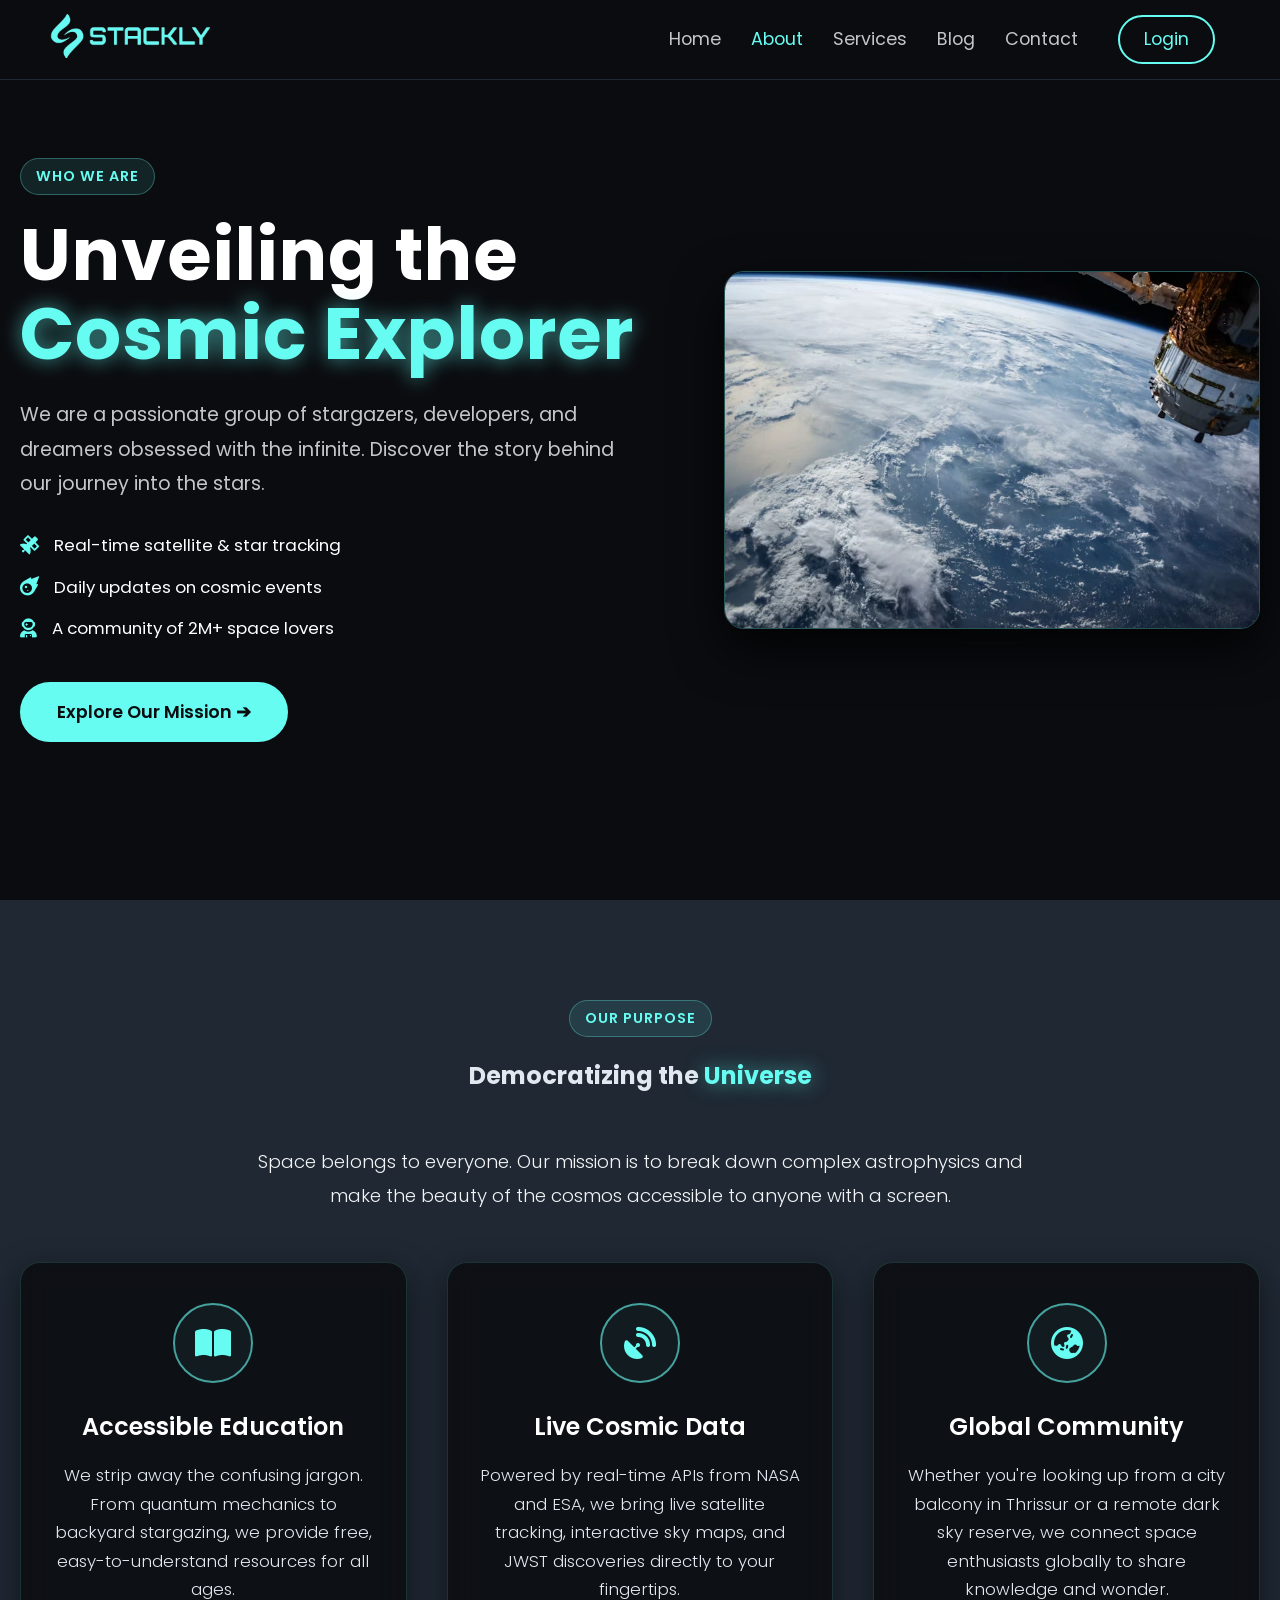
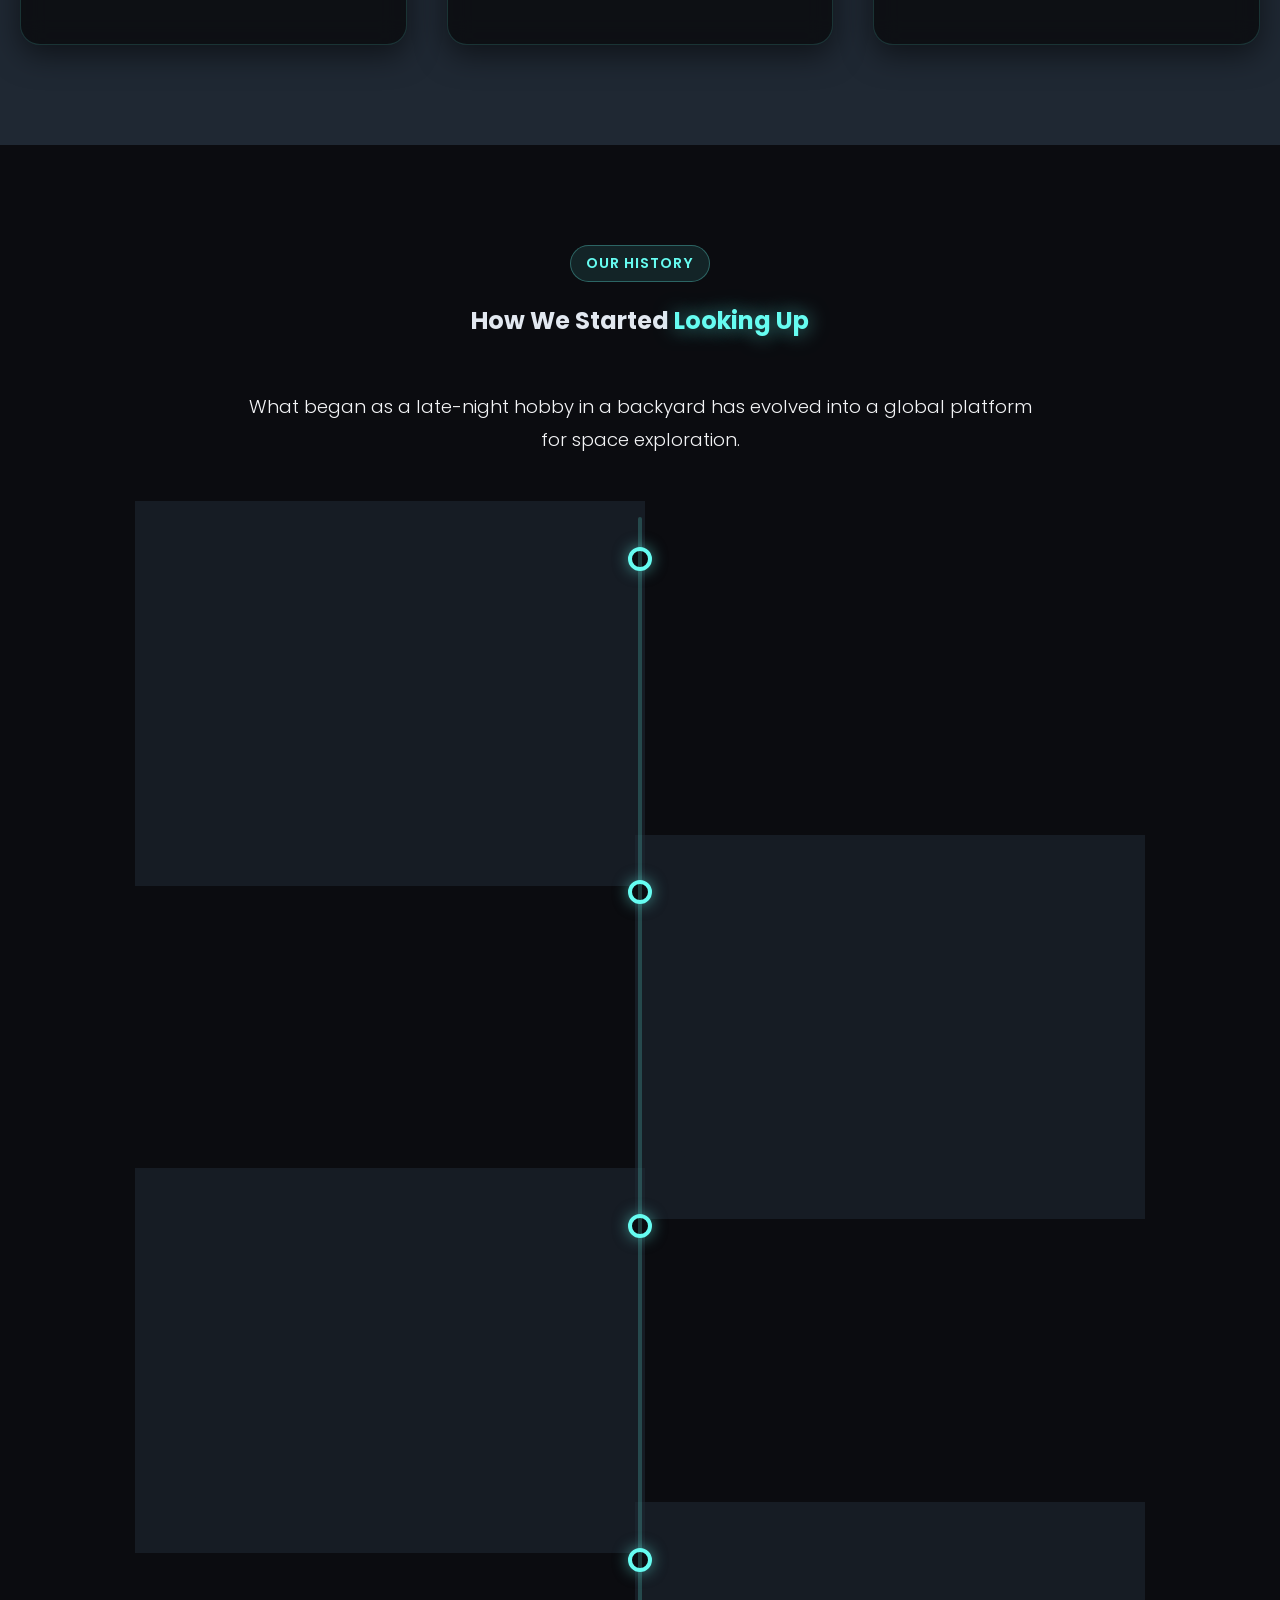
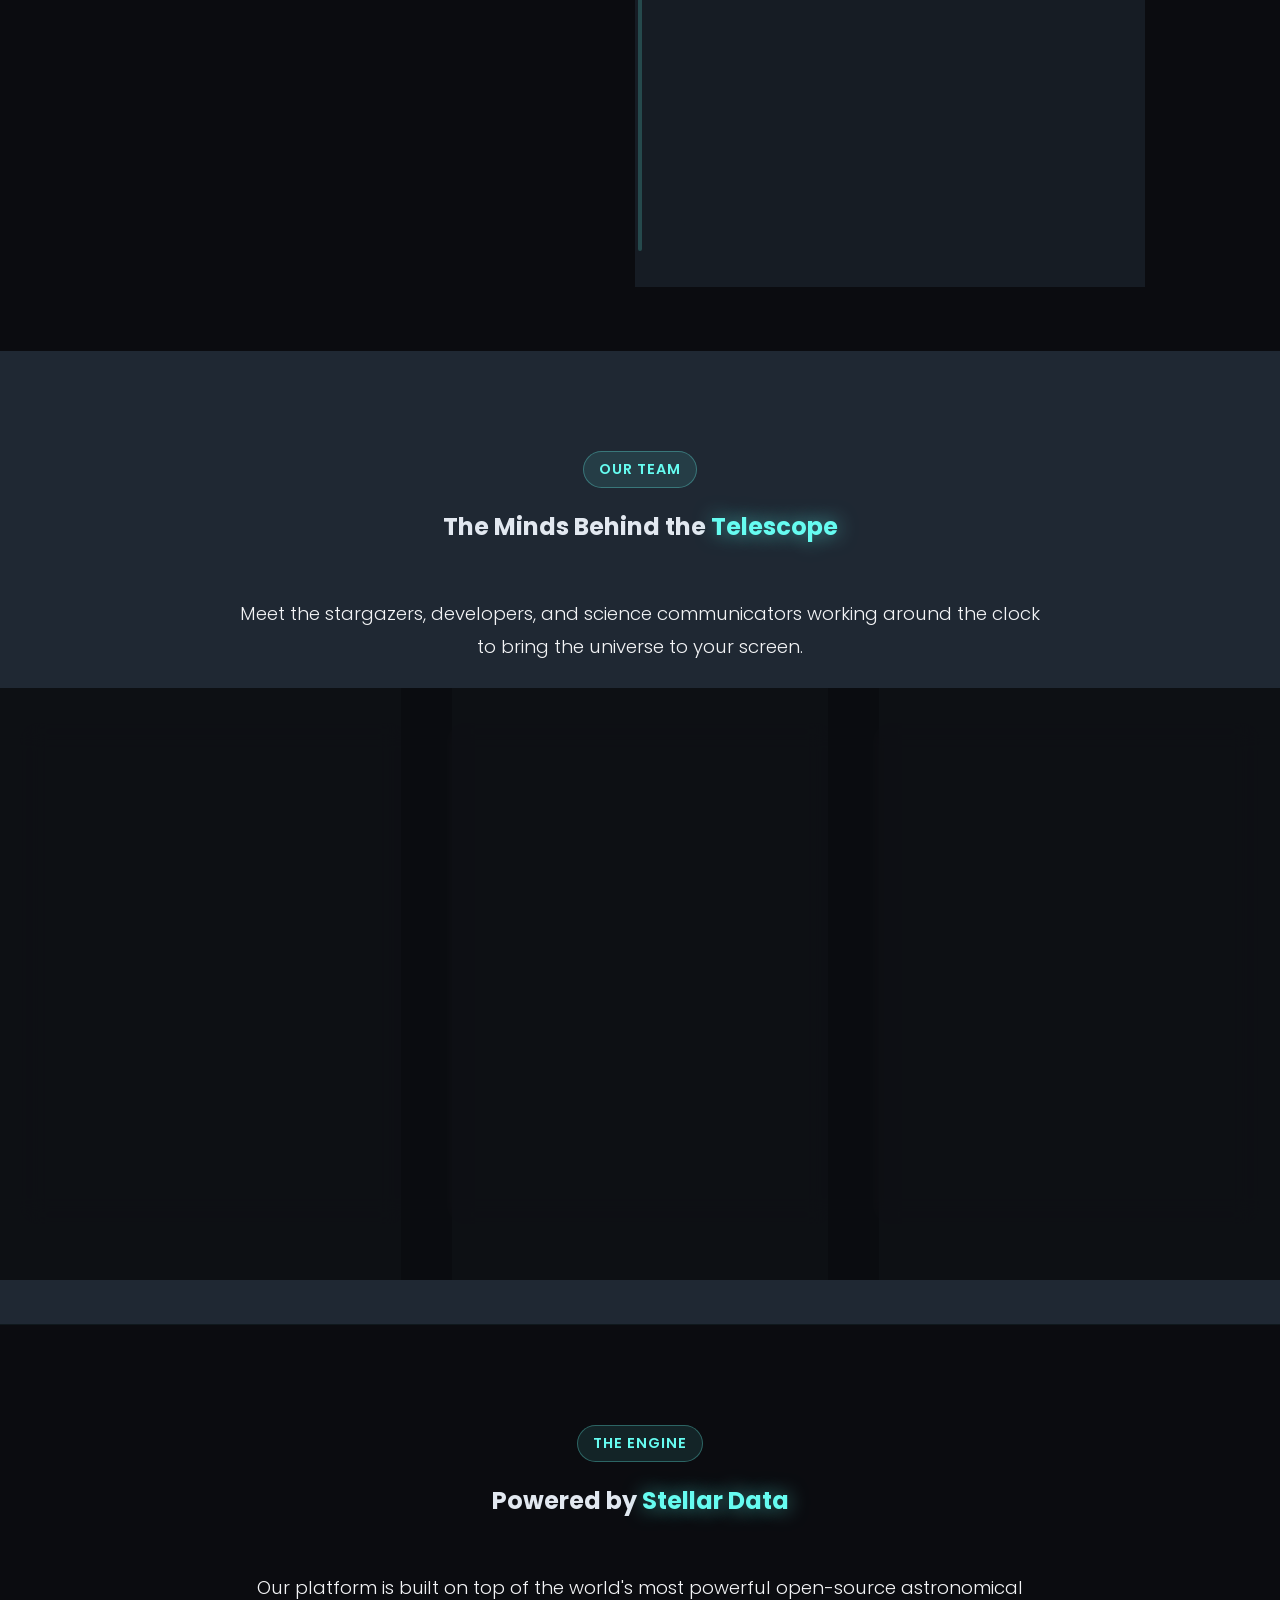
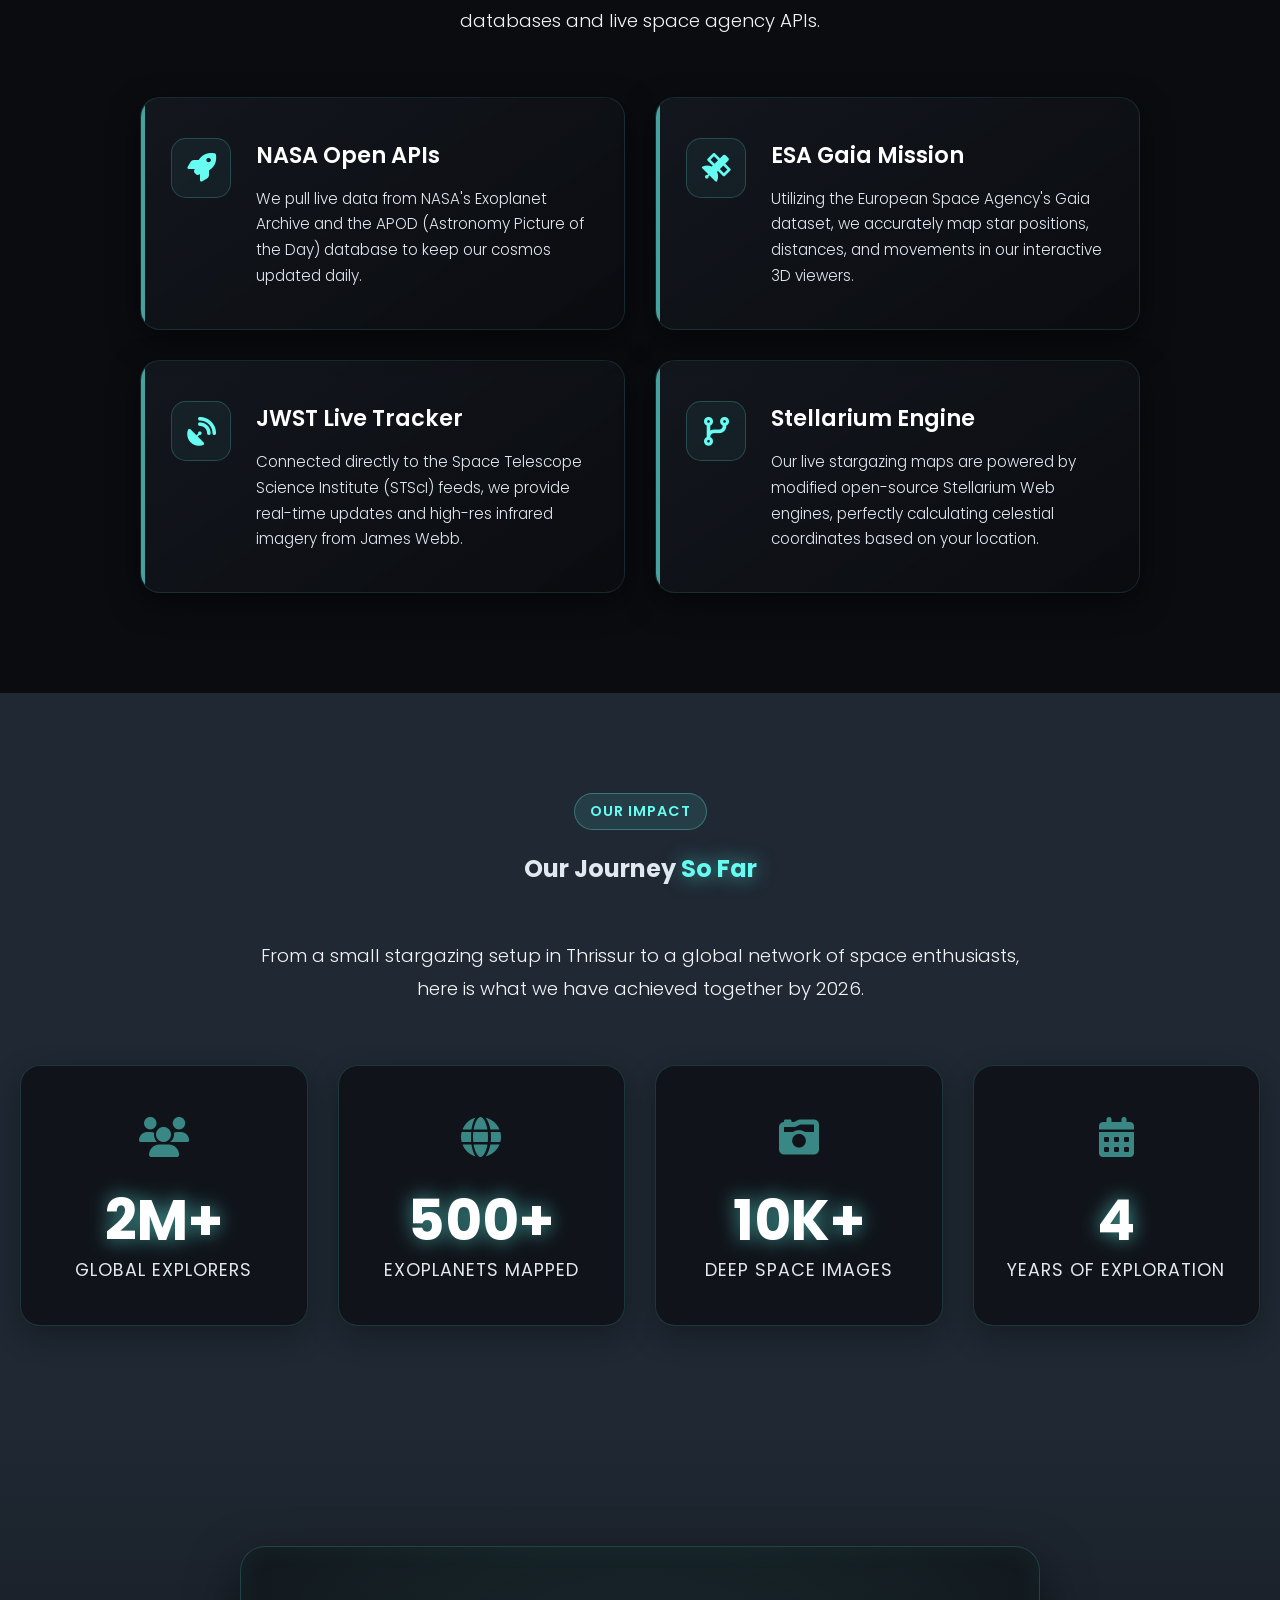
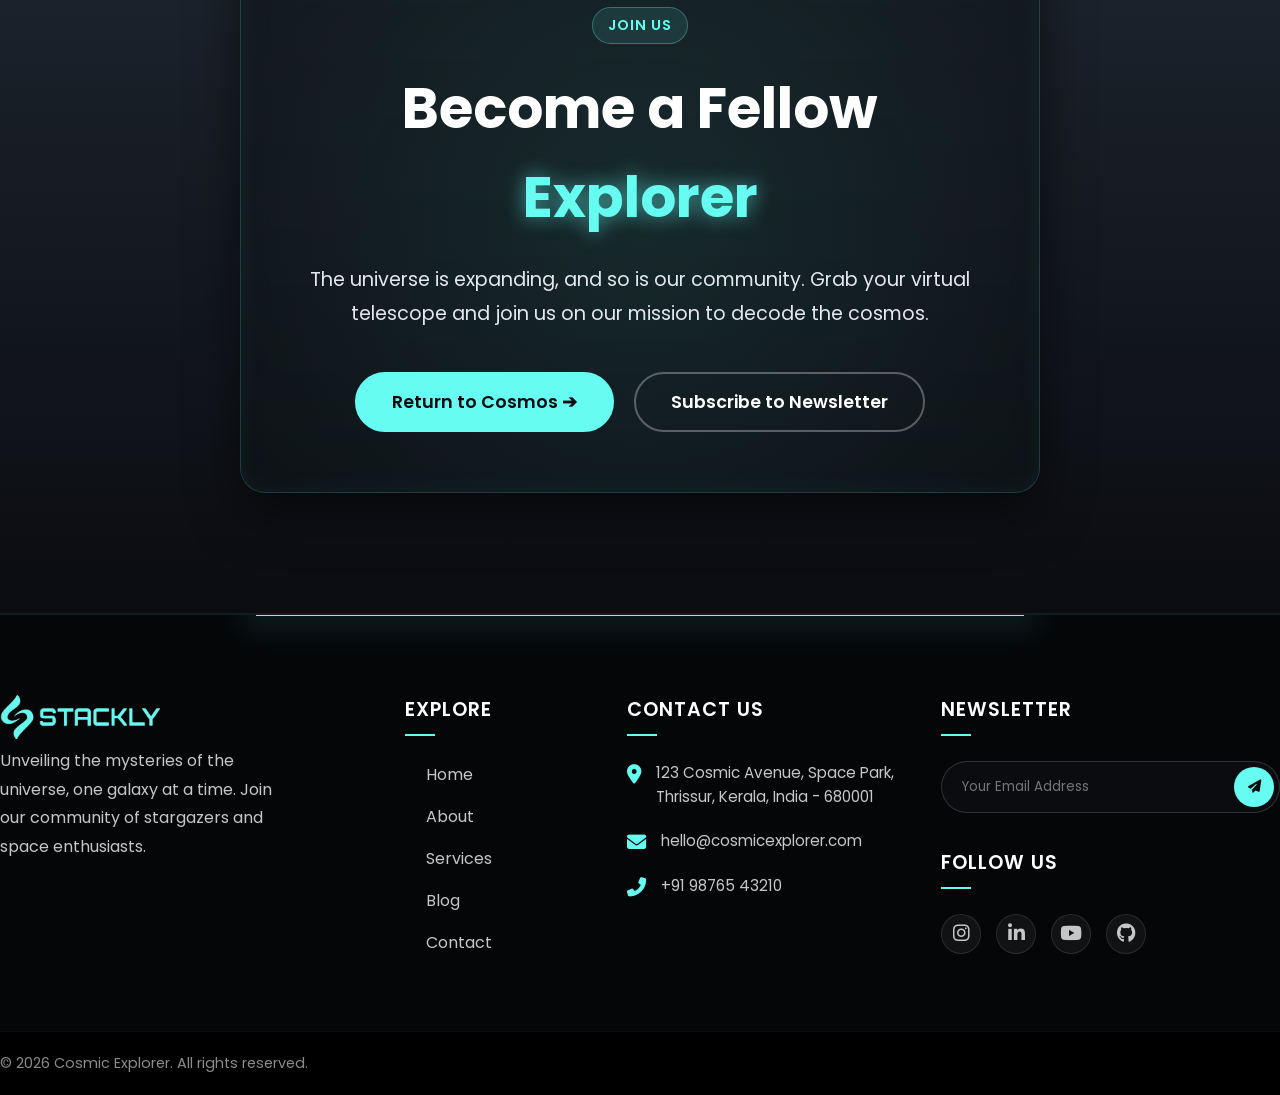
==== commit d96ddd2d: "Astronomy" ====
--- a/about.html
+++ b/about.html
@@ -31,7 +31,7 @@
          
         <ul class="nav-links" id="nav-links">
             <li><a href="index.html">Home</a></li>
-            <li><a href="about.html">About</a></li>
+            <li><a href="about.html" class="nav-link active">About</a></li>
             <li><a href="services.html">Services</a></li>
             <li><a href="blog.html">Blog</a></li>
             <li><a href="contact.html">Contact</a></li>
--- a/Astronomy.css
+++ b/Astronomy.css
@@ -52,6 +52,9 @@
     box-sizing: border-box;
 }
 
+.nav-link.active {
+   color:#66FCF1 ;
+ }
  
 .logo-img {
     width: 160px;
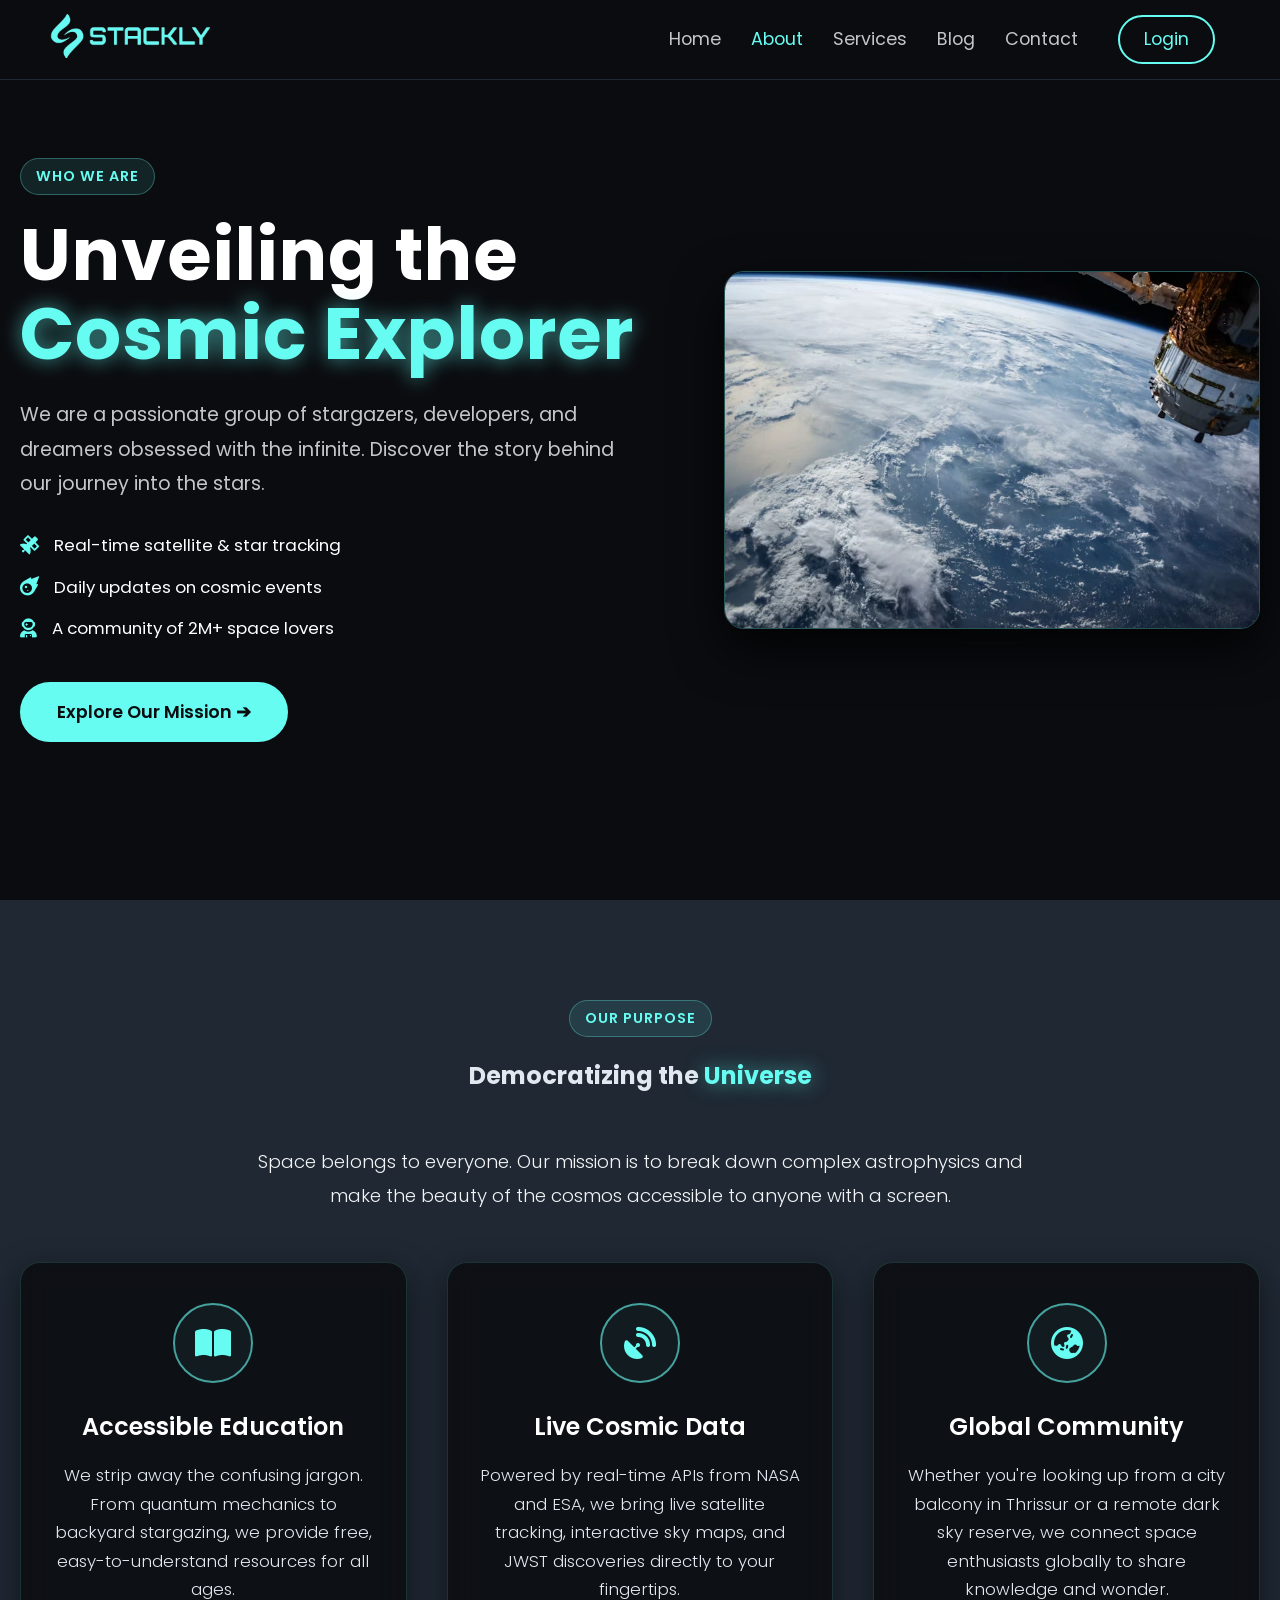
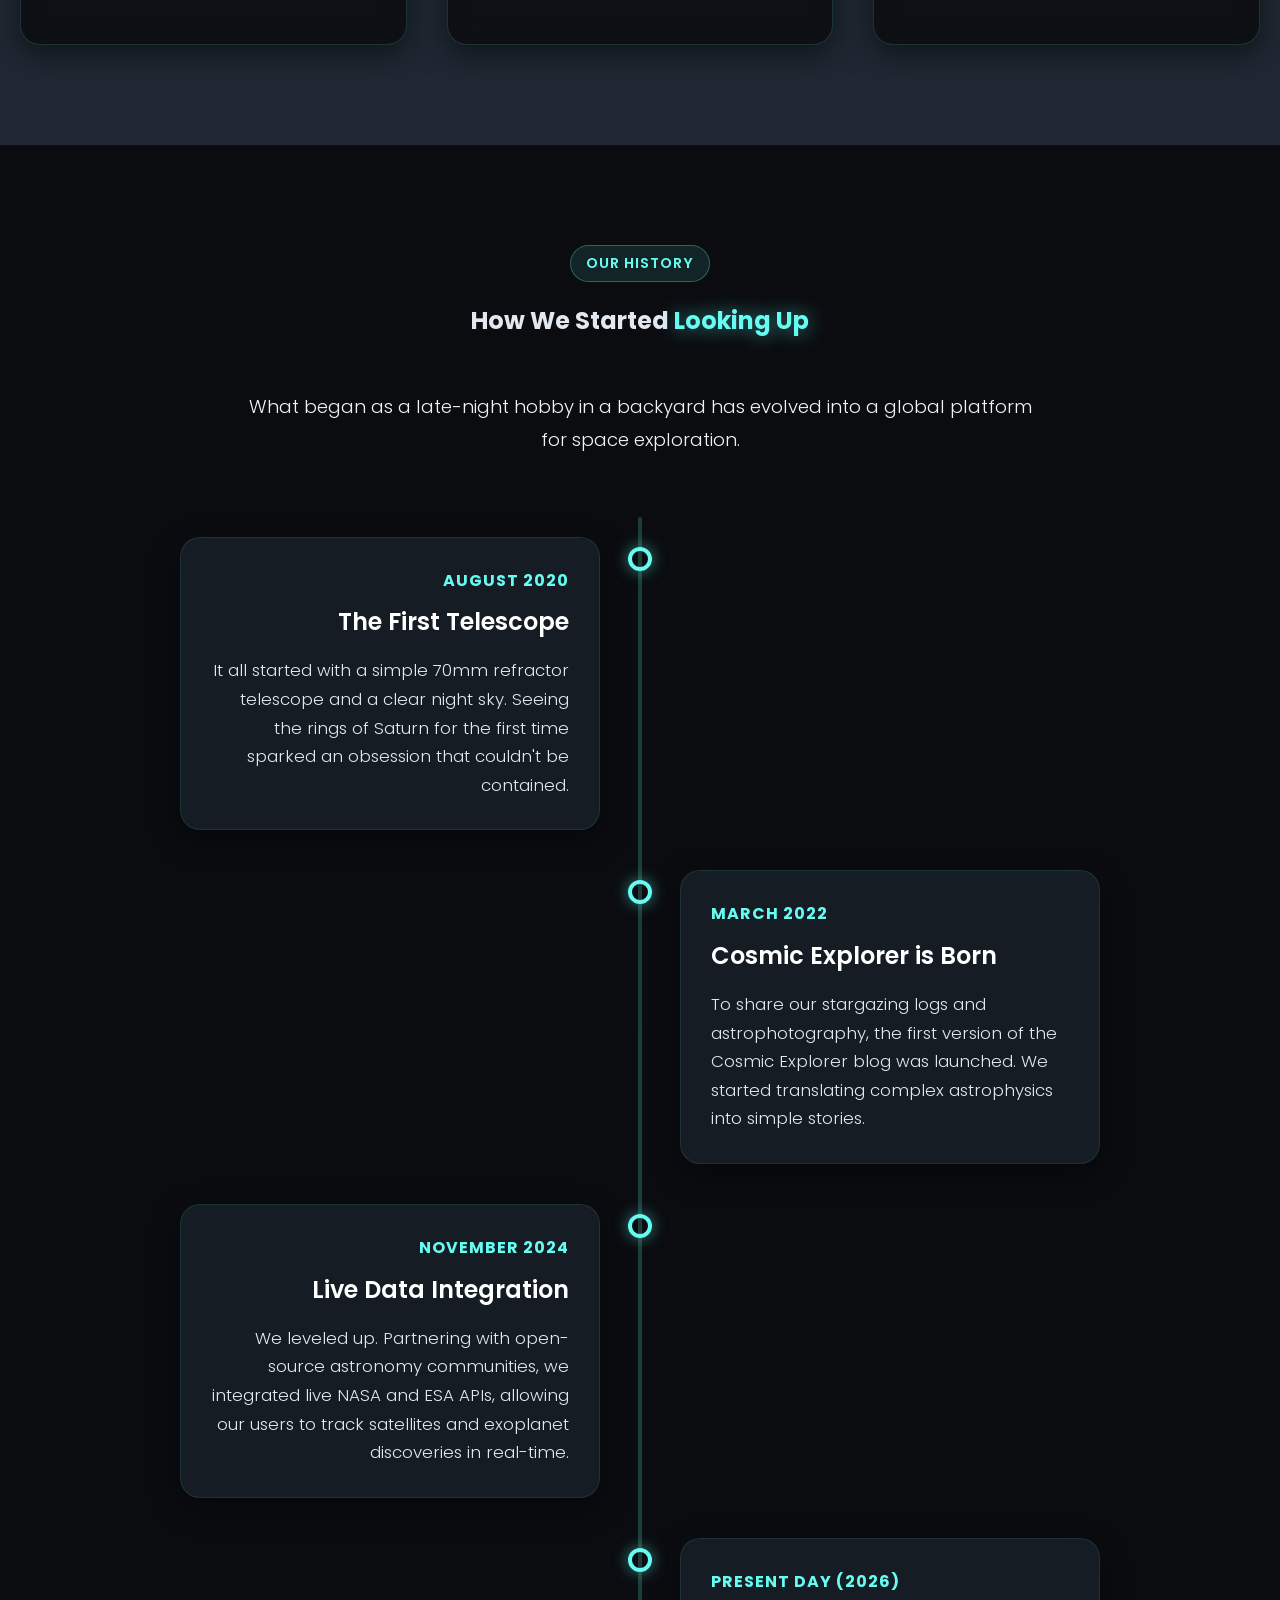
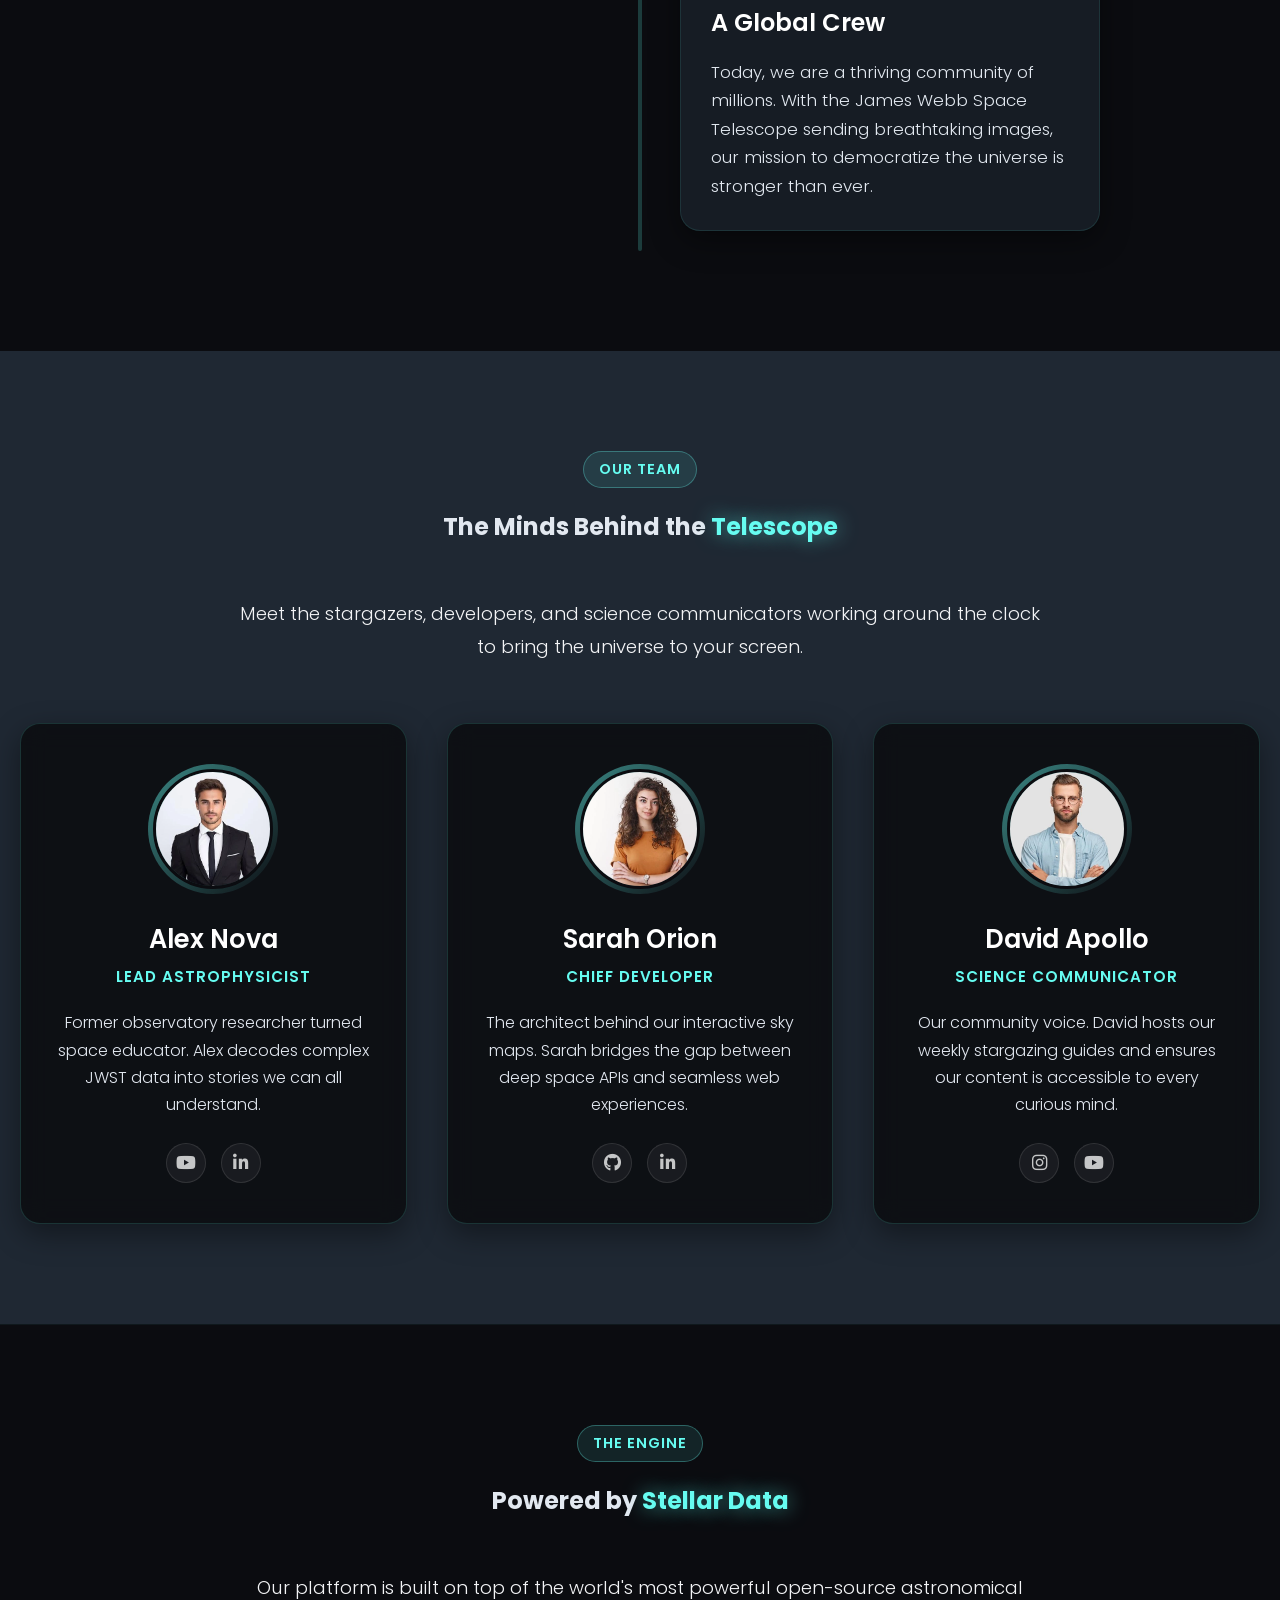
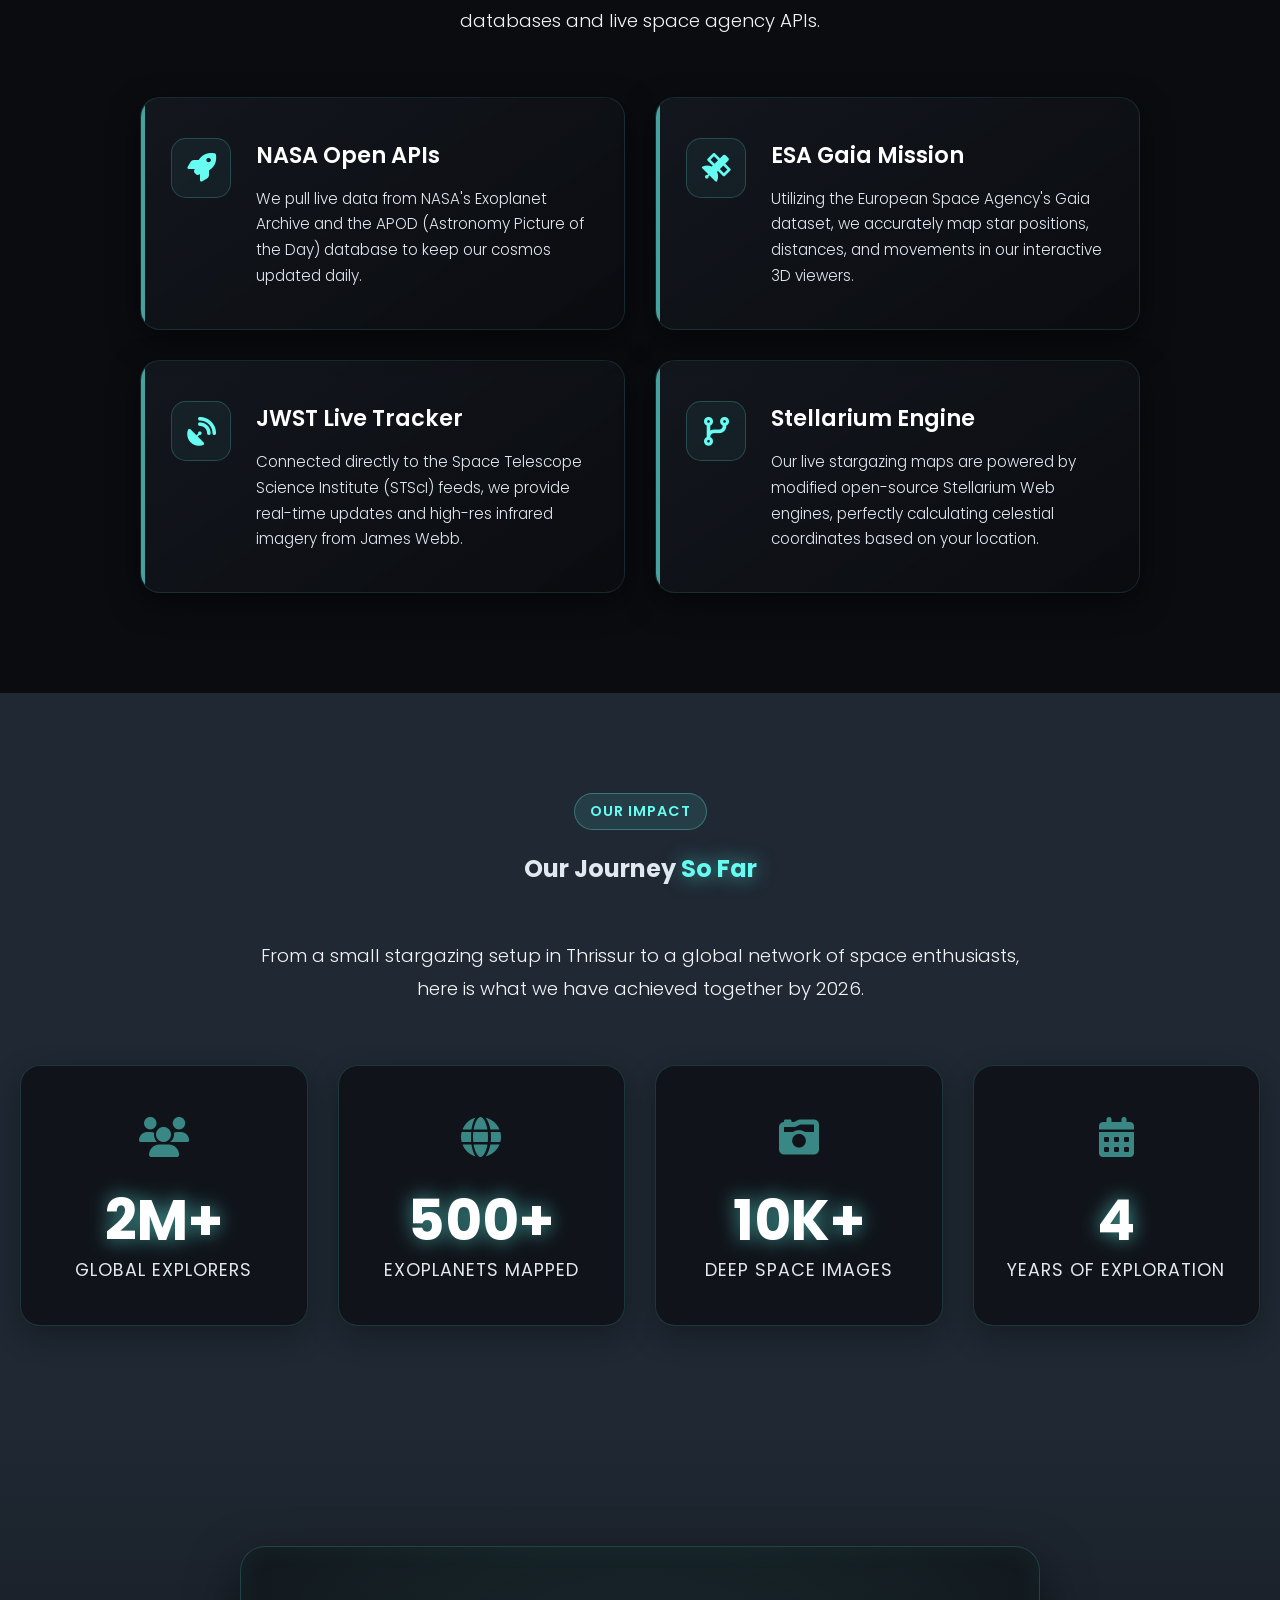
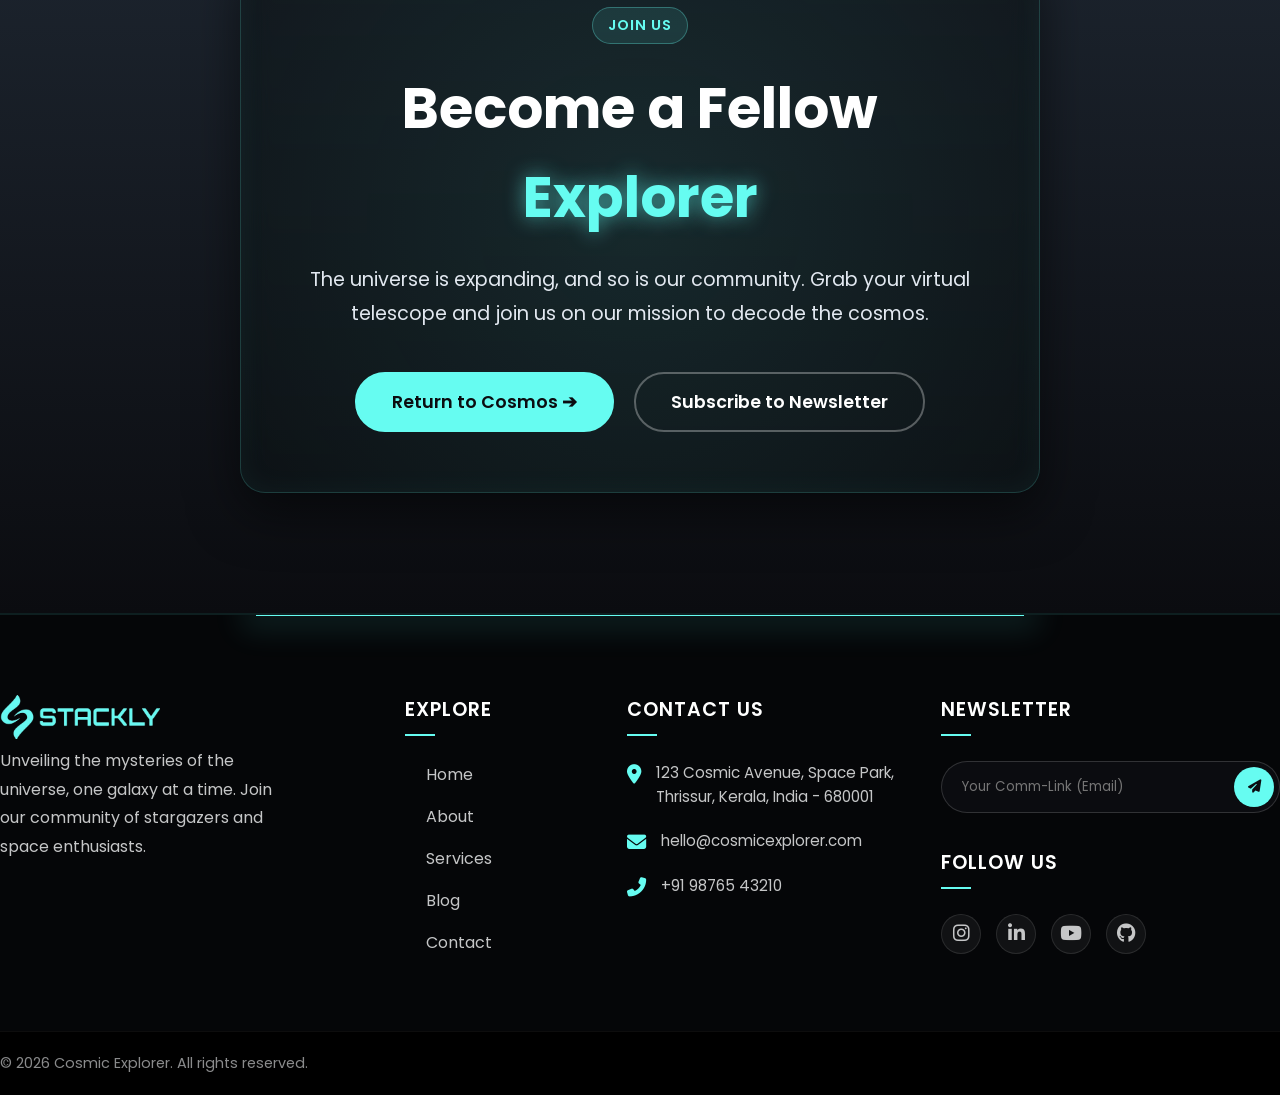
==== commit d4796b6e: "Astronomy" ====
--- a/about.html
+++ b/about.html
@@ -14,21 +14,21 @@
 <body>
 
 
-     
+
     <nav class="navbar">
         <a href="index.html" class="logo-container">
             <img src="./asset/aqua_logo.webp" alt="Company Logo" class="logo-img">
         </a>
 
 
-         
+
         <div class="menu-btn" id="menu-btn">
             <span></span>
             <span></span>
             <span></span>
         </div>
 
-         
+
         <ul class="nav-links" id="nav-links">
             <li><a href="index.html">Home</a></li>
             <li><a href="about.html" class="nav-link active">About</a></li>
@@ -39,18 +39,18 @@
         </ul>
     </nav>
 
-     
+
     <header id="about-hero" class="about-hero-section">
         <div class="container hero-container">
 
-             
+
             <div class="hero-text" data-aos="fade-up" data-aos-duration="1500">
                 <div class="badge">Who We Are</div>
                 <h1 class="hero-title">Unveiling the <br><span class="text-glow">Cosmic Explorer</span></h1>
                 <p class="hero-subtitle">We are a passionate group of stargazers, developers, and dreamers obsessed with
                     the infinite. Discover the story behind our journey into the stars.</p>
 
-                 
+
                 <ul class="hero-highlights">
                     <li><i class="fas fa-satellite"></i> Real-time satellite & star tracking</li>
                     <li><i class="fas fa-meteor"></i> Daily updates on cosmic events</li>
@@ -62,7 +62,7 @@
                 </div>
             </div>
 
-             
+
             <div class="hero-img-box" data-aos="fade-down" data-aos-duration="1500" data-aos-delay="200">
                 <img src="./asset/ph13.webp" alt="Astronaut viewing Earth" class="floating-hero-img">
                 <div class="hero-img-glow"></div>
@@ -71,11 +71,11 @@
         </div>
     </header>
 
-     
+
     <section id="mission" class="mission-section">
         <div class="container">
 
-             
+
             <div class="section-header text-center" data-aos="fade-up" data-aos-duration="1000">
                 <div class="badge">Our Purpose</div>
                 <h2 class="section-title">Democratizing the <span class="text-glow">Universe</span></h2>
@@ -84,10 +84,10 @@
                     and make the beauty of the cosmos accessible to anyone with a screen.</p>
             </div>
 
-             
+
             <div class="mission-grid">
 
-                 
+
                 <div class="mission-card" data-aos="zoom-in-up" data-aos-duration="1000" data-aos-delay="100">
                     <div class="mission-icon">
                         <i class="fas fa-book-open"></i>
@@ -97,7 +97,7 @@
                         free, easy-to-understand resources for all ages.</p>
                 </div>
 
-                 
+
                 <div class="mission-card" data-aos="zoom-in-up" data-aos-duration="1000" data-aos-delay="300">
                     <div class="mission-icon">
                         <i class="fas fa-satellite-dish"></i>
@@ -107,7 +107,7 @@
                         maps, and JWST discoveries directly to your fingertips.</p>
                 </div>
 
-                 
+
                 <div class="mission-card" data-aos="zoom-in-up" data-aos-duration="1000" data-aos-delay="500">
                     <div class="mission-icon">
                         <i class="fas fa-globe-asia"></i>
@@ -122,11 +122,11 @@
         </div>
     </section>
 
-     
+
     <section id="origin" class="origin-section">
         <div class="container">
 
-             
+
             <div class="section-header text-center" data-aos="fade-down" data-aos-duration="1000">
                 <div class="badge">Our History</div>
                 <h2 class="section-title">How We Started <span class="text-glow">Looking Up</span></h2>
@@ -135,10 +135,10 @@
                     platform for space exploration.</p>
             </div>
 
-             
+
             <div class="timeline-container">
 
-                 
+
                 <div class="timeline-item left" data-aos="fade-up" data-aos-duration="1200">
                     <div class="timeline-dot"></div>
                     <div class="timeline-content">
@@ -149,7 +149,7 @@
                     </div>
                 </div>
 
-                 
+
                 <div class="timeline-item right" data-aos="fade-down" data-aos-duration="1200">
                     <div class="timeline-dot"></div>
                     <div class="timeline-content">
@@ -160,7 +160,7 @@
                     </div>
                 </div>
 
-                 
+
                 <div class="timeline-item left" data-aos="fade-up" data-aos-duration="1200">
                     <div class="timeline-dot"></div>
                     <div class="timeline-content">
@@ -171,7 +171,7 @@
                     </div>
                 </div>
 
-                 
+
                 <div class="timeline-item right" data-aos="fade-down" data-aos-duration="1200">
                     <div class="timeline-dot"></div>
                     <div class="timeline-content">
@@ -187,11 +187,11 @@
         </div>
     </section>
 
-     
+
     <section id="crew" class="crew-section">
         <div class="container">
 
-             
+
             <div class="section-header text-center" data-aos="fade-down" data-aos-duration="1000">
                 <div class="badge">Our Team</div>
                 <h2 class="section-title">The Minds Behind the <span class="text-glow">Telescope</span></h2>
@@ -200,10 +200,10 @@
                     the clock to bring the universe to your screen.</p>
             </div>
 
-             
+
             <div class="crew-grid">
 
-                 
+
                 <div class="crew-card" data-aos="zoom-in-up" data-aos-duration="1200" data-aos-delay="100">
                     <div class="crew-img-wrapper">
                         <img src="./asset/man1.webp" alt="Alex Nova">
@@ -218,7 +218,7 @@
                     </div>
                 </div>
 
-                 
+
                 <div class="crew-card" data-aos="zoom-in-up" data-aos-duration="1200" data-aos-delay="300">
                     <div class="crew-img-wrapper">
                         <img src="./asset/woman1.webp" alt="Sarah Orion">
@@ -233,7 +233,7 @@
                     </div>
                 </div>
 
-                 
+
                 <div class="crew-card" data-aos="zoom-in-up" data-aos-duration="1200" data-aos-delay="500">
                     <div class="crew-img-wrapper">
                         <img src="./asset/man3.webp" alt="David Apollo">
@@ -253,11 +253,11 @@
         </div>
     </section>
 
-     
+
     <section id="technology" class="tech-section">
         <div class="container">
 
-             
+
             <div class="section-header text-center" data-aos="fade-down" data-aos-duration="1000">
                 <div class="badge">The Engine</div>
                 <h2 class="section-title">Powered by <span class="text-glow">Stellar Data</span></h2>
@@ -266,10 +266,10 @@
                     astronomical databases and live space agency APIs.</p>
             </div>
 
-             
+
             <div class="tech-grid">
 
-                 
+
                 <div class="tech-card" data-aos="fade-up" data-aos-duration="1200" data-aos-delay="100">
                     <div class="tech-icon"><i class="fas fa-rocket"></i></div>
                     <div class="tech-info">
@@ -279,7 +279,7 @@
                     </div>
                 </div>
 
-                 
+
                 <div class="tech-card" data-aos="fade-down" data-aos-duration="1200" data-aos-delay="200">
                     <div class="tech-icon"><i class="fas fa-satellite"></i></div>
                     <div class="tech-info">
@@ -289,7 +289,7 @@
                     </div>
                 </div>
 
-                 
+
                 <div class="tech-card" data-aos="fade-up" data-aos-duration="1200" data-aos-delay="300">
                     <div class="tech-icon"><i class="fas fa-satellite-dish"></i></div>
                     <div class="tech-info">
@@ -299,7 +299,7 @@
                     </div>
                 </div>
 
-                 
+
                 <div class="tech-card" data-aos="fade-down" data-aos-duration="1200" data-aos-delay="400">
                     <div class="tech-icon"><i class="fas fa-code-branch"></i></div>
                     <div class="tech-info">
@@ -314,11 +314,11 @@
         </div>
     </section>
 
-     
+
     <section id="milestones" class="milestones-section">
         <div class="container">
 
-             
+
             <div class="section-header text-center" data-aos="zoom-in" data-aos-duration="1000">
                 <div class="badge">Our Impact</div>
                 <h2 class="section-title">Our Journey <span class="text-glow">So Far</span></h2>
@@ -327,31 +327,31 @@
                     enthusiasts, here is what we have achieved together by 2026.</p>
             </div>
 
-             
+
             <div class="stats-grid">
 
-                 
+
                 <div class="stat-card" data-aos="fade-up" data-aos-duration="1000" data-aos-delay="100">
                     <div class="stat-icon"><i class="fas fa-users"></i></div>
                     <h3 class="stat-number text-glow">2M+</h3>
                     <p class="stat-label">Global Explorers</p>
                 </div>
 
-                 
+
                 <div class="stat-card" data-aos="fade-up" data-aos-duration="1000" data-aos-delay="200">
                     <div class="stat-icon"><i class="fas fa-globe"></i></div>
                     <h3 class="stat-number text-glow">500+</h3>
                     <p class="stat-label">Exoplanets Mapped</p>
                 </div>
 
-                 
+
                 <div class="stat-card" data-aos="fade-up" data-aos-duration="1000" data-aos-delay="300">
                     <div class="stat-icon"><i class="fas fa-camera-retro"></i></div>
                     <h3 class="stat-number text-glow">10K+</h3>
                     <p class="stat-label">Deep Space Images</p>
                 </div>
 
-                 
+
                 <div class="stat-card" data-aos="fade-up" data-aos-duration="1000" data-aos-delay="400">
                     <div class="stat-icon"><i class="fas fa-calendar-alt"></i></div>
                     <h3 class="stat-number text-glow">4</h3>
@@ -363,7 +363,7 @@
         </div>
     </section>
 
-     
+
     <section id="join-journey" class="join-cta-section">
         <div class="container text-center">
 
@@ -387,7 +387,7 @@
 
             <div class="footer-main-grid">
 
-                 
+
                 <div class="footer-brand-col" data-aos="fade-up" data-aos-duration="1000">
                     <a href="index.html" class="logo-container">
                         <img src="./asset/aqua_logo.webp" alt="Company Logo" class="logo-img">
@@ -396,7 +396,7 @@
                         community of stargazers and space enthusiasts.</p>
                 </div>
 
-                 
+
                 <div class="footer-link-col" data-aos="fade-up" data-aos-duration="1000" data-aos-delay="100">
                     <h4 class="footer-title">Explore</h4>
                     <ul class="footer-links">
@@ -408,7 +408,7 @@
                     </ul>
                 </div>
 
-                 
+
                 <div class="footer-contact-col" data-aos="fade-up" data-aos-duration="1000" data-aos-delay="200">
                     <h4 class="footer-title">Contact Us</h4>
                     <ul class="contact-list">
@@ -427,15 +427,20 @@
                     </ul>
                 </div>
 
-                 
+
                 <div class="footer-social-col" data-aos="fade-up" data-aos-duration="1000" data-aos-delay="300">
                     <h4 class="footer-title">Newsletter</h4>
-                     
-                    <form class="footer-newsletter-form" id="newsletterForm">
-                        <input type="email" id="emailInput" placeholder="Your Email Address" required>
-                        <button type="submit"><i class="fas fa-paper-plane"></i></button>
+
+                    <!-- Footer Newsletter Form -->
+                    <form class="footer-newsletter-form" id="newsletterForm" novalidate>
+                        <div class="newsletter-input-wrapper">
+                            <input type="email" id="emailInput" placeholder="Your Comm-Link (Email)" required>
+                            <button type="submit" id="newsletterBtn"><i class="fas fa-paper-plane"></i></button>
+                        </div>
+                        <!-- Validation Status Message -->
+                        <div id="newsletterStatus" class="newsletter-status"></div>
                     </form>
-                     
+
                     <div id="formMessage" class="form-message"></div>
 
                     <h4 class="footer-title social-title">Follow Us</h4>
@@ -451,7 +456,7 @@
 
         </div>
 
-         
+
         <div class="footer-bottom-bar">
             <div class="container bar-content">
                 <p>&copy; 2026 Cosmic Explorer. All rights reserved.</p>
@@ -465,9 +470,9 @@
     <script src="https://unpkg.com/aos@2.3.1/dist/aos.js"></script>
     <script>
         AOS.init({
-            duration: 1000,  
-            once: true,      
-            offset: 100      
+            duration: 1000,
+            once: true,
+            offset: 100
         });
     </script>
 </body>
--- a/Astronomy.css
+++ b/Astronomy.css
@@ -488,4 +488,52 @@
         gap: 10px;
         text-align: center;
     }
+}
+
+/* Newsletter Input Wrapper */
+.newsletter-input-wrapper {
+    display: flex;
+    position: relative;
+    width: 100%;
+}
+
+/* Status Message Styling */
+.newsletter-status {
+    margin-top: 10px;
+    font-size: 0.85rem;
+    font-weight: 600;
+    min-height: 20px;
+    display: none;
+    transition: all 0.3s ease;
+}
+
+.status-error {
+    color: #FF4C4C;
+    display: block;
+    animation: fadeIn 0.3s ease;
+}
+
+.status-success {
+    color: #66FCF1;
+    display: block;
+    text-shadow: 0 0 10px rgba(102, 252, 241, 0.5);
+    animation: fadeIn 0.3s ease;
+}
+
+/* Error Border for Input */
+.footer-newsletter-form input.input-error {
+    border: 1px solid #FF4C4C !important;
+    box-shadow: 0 0 10px rgba(255, 76, 76, 0.3) !important;
+}
+
+/* Button Loading State */
+.footer-newsletter-form button:disabled {
+    opacity: 0.7;
+    cursor: not-allowed;
+}
+
+/* Simple Fade In */
+@keyframes fadeIn {
+    from { opacity: 0; transform: translateY(-5px); }
+    to { opacity: 1; transform: translateY(0); }
 }
